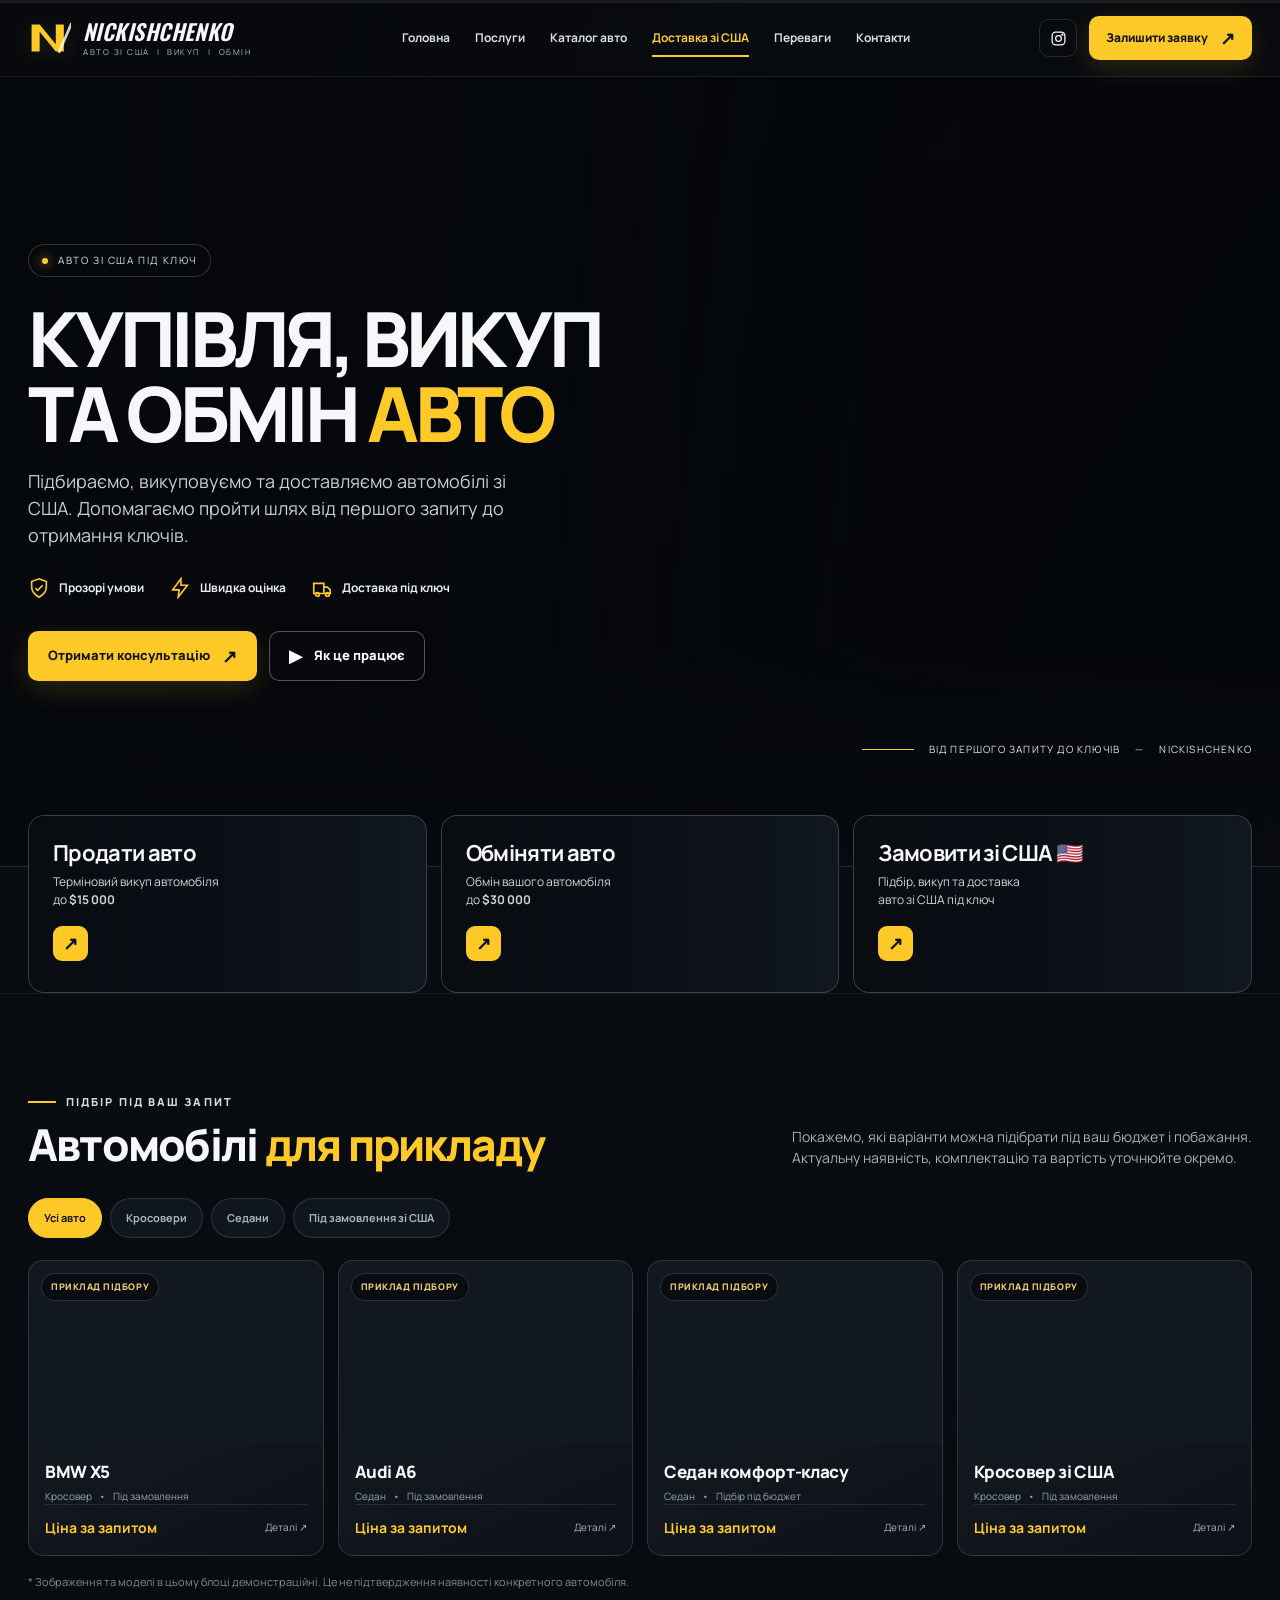
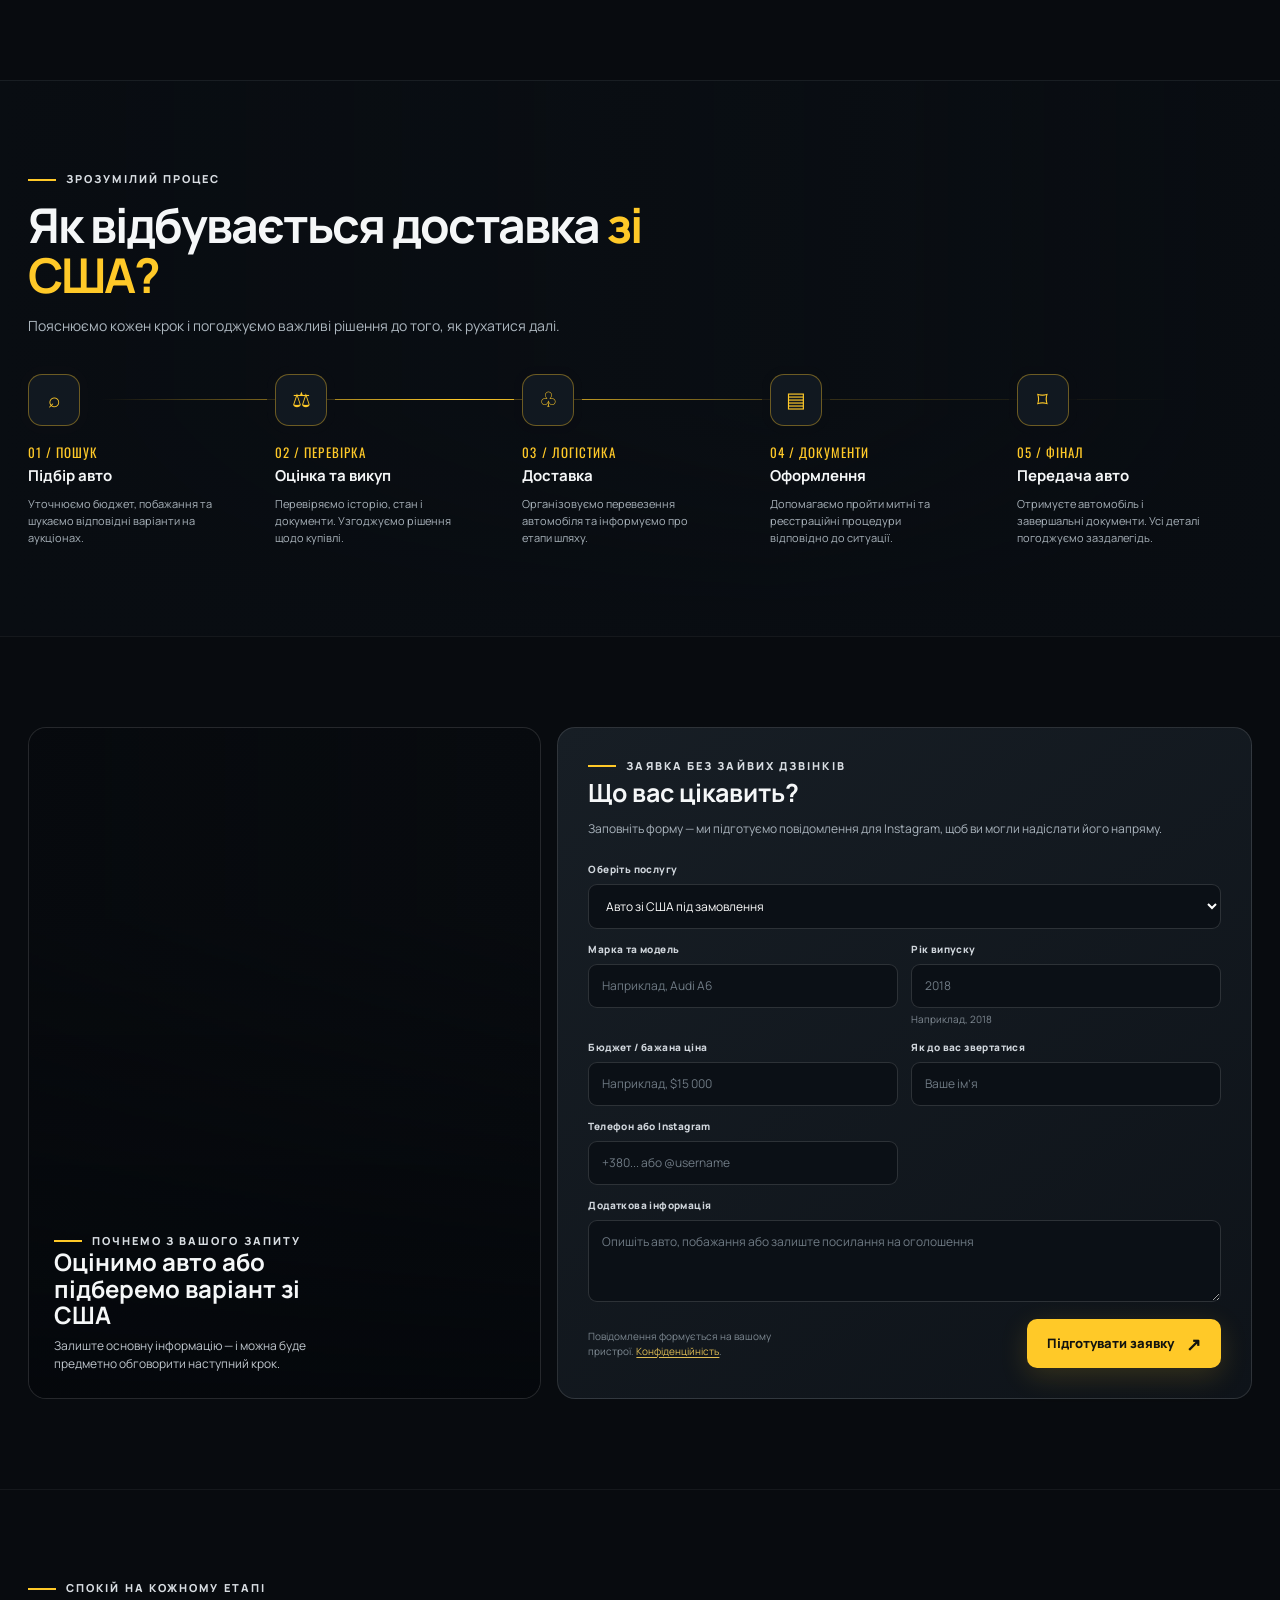
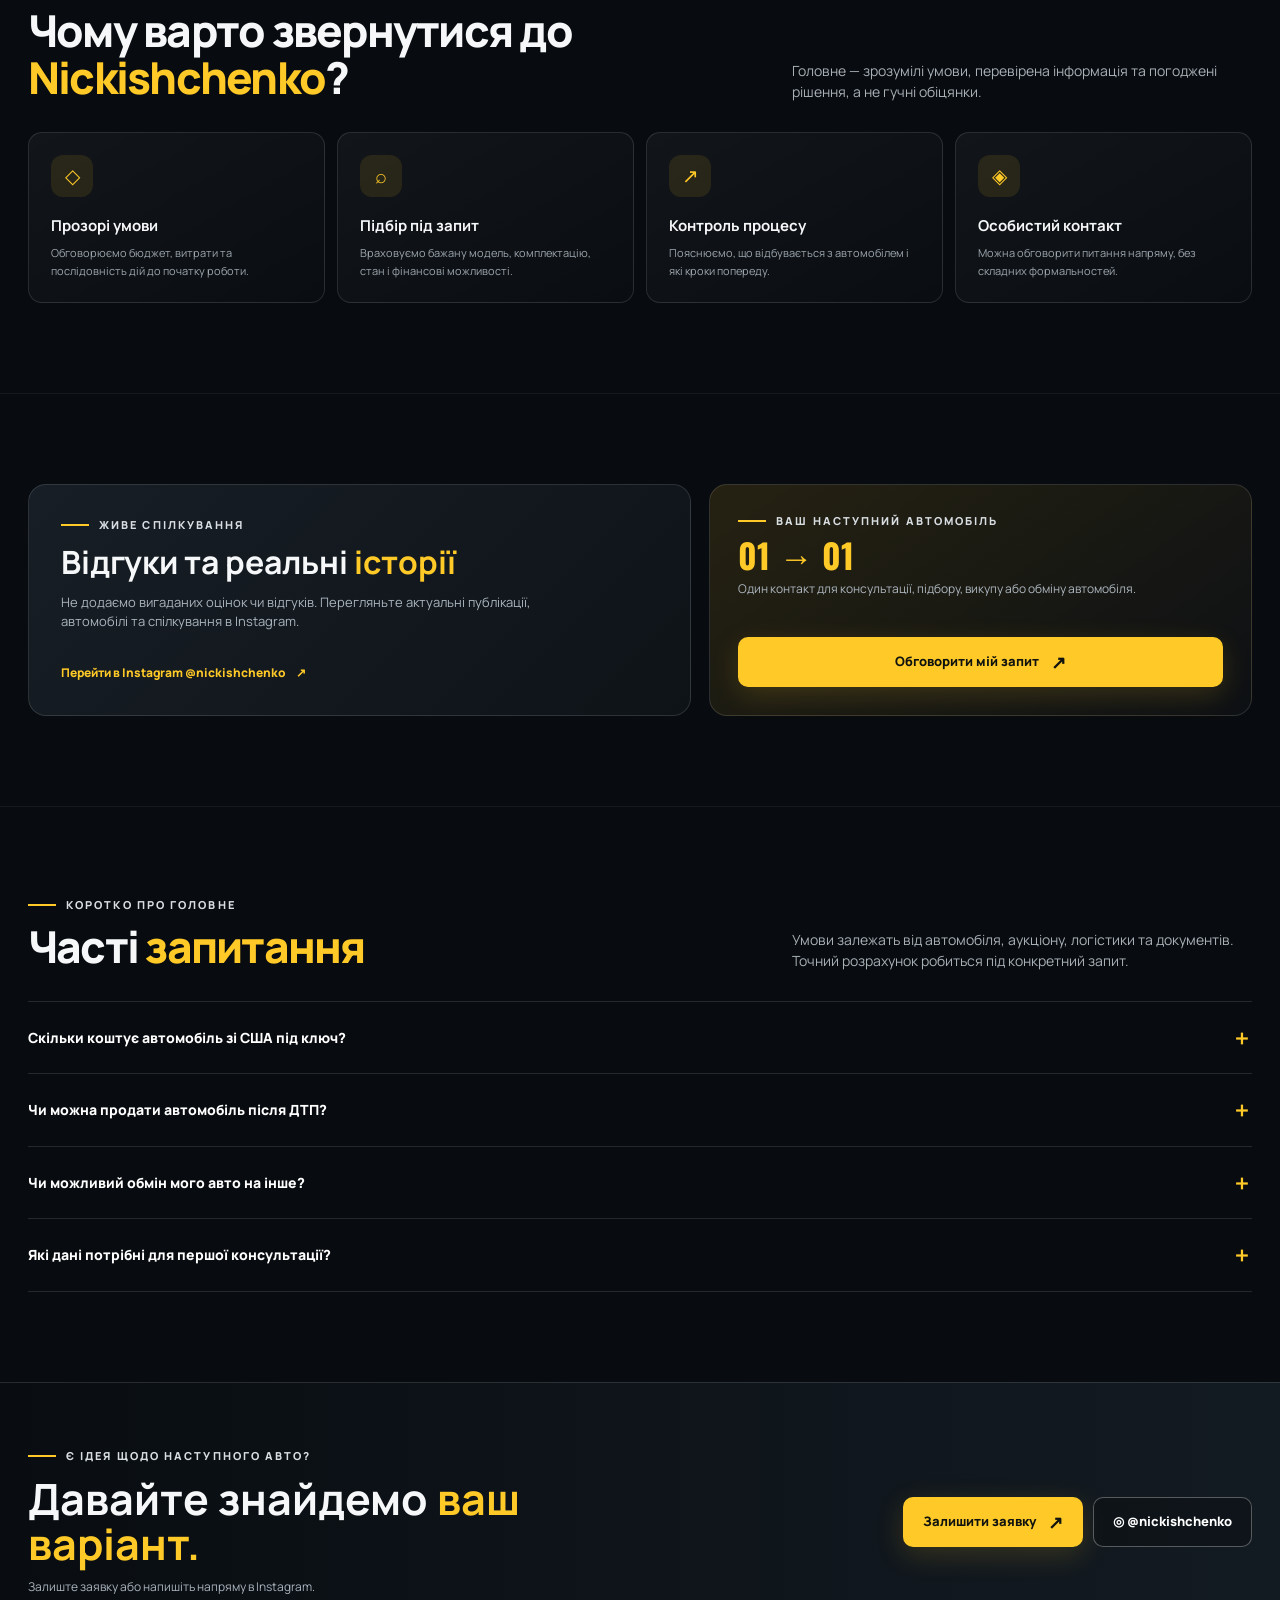
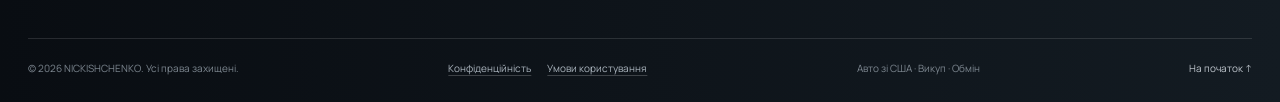
==== index.html @ eeee5e7d "Add files via upload" ====
<!doctype html>
<html lang="uk">
<head>
  <meta charset="utf-8" />
  <meta name="viewport" content="width=device-width, initial-scale=1" />
  <meta name="theme-color" content="#080b0f" />
  <meta name="color-scheme" content="dark" />
  <meta name="description" content="NICKISHCHENKO — підбір і доставка автомобілів зі США, терміновий викуп та обмін авто. Залиште запит на консультацію." />
  <meta name="robots" content="index,follow,max-image-preview:large" />
  <meta property="og:type" content="website" />
  <meta property="og:locale" content="uk_UA" />
  <meta property="og:site_name" content="NICKISHCHENKO" />
  <meta property="og:title" content="NICKISHCHENKO — авто зі США, викуп та обмін" />
  <meta property="og:description" content="Підбір і доставка автомобілів зі США, терміновий викуп та обмін авто." />
  <meta property="og:image" content="assets/hero-poster.webp" />
  <meta name="twitter:card" content="summary_large_image" />
  <meta name="twitter:title" content="NICKISHCHENKO — авто зі США, викуп та обмін" />
  <meta name="twitter:description" content="Підбір і доставка автомобілів зі США, терміновий викуп та обмін авто." />
  <title>NICKISHCHENKO — авто зі США, викуп та обмін</title>
  <link rel="icon" href="assets/favicon.svg" type="image/svg+xml" />
  <link rel="preload" as="image" href="assets/hero-poster.webp" media="(min-width: 681px)" fetchpriority="high" />
  <link rel="preload" as="image" href="assets/hero-poster-mobile.webp" media="(max-width: 680px)" fetchpriority="high" />
  <link rel="preconnect" href="https://fonts.googleapis.com" />
  <link rel="preconnect" href="https://fonts.gstatic.com" crossorigin />
  <link href="https://fonts.googleapis.com/css2?family=Manrope:wght@400;500;600;700;800&family=Oswald:wght@500;600;700&display=swap" rel="stylesheet" />
  <link rel="stylesheet" href="styles.css" />
  <!-- Google Fonts are progressive enhancement; system fallbacks keep layout readable offline. -->
</head>
<body class="is-loading">
  <div class="site-loader" id="siteLoader" role="status" aria-live="polite" aria-label="Сайт завантажується">
    <div class="loader-inner">
      <div class="loader-brand">
        <svg class="loader-brand-mark" aria-hidden="true" viewBox="0 0 48 42"><path d="M4 36V6h9l18 22V6h9v30h-9L13 14v22Z" fill="#ffc928"/><path d="M35 36 48 6" fill="none" stroke="#fff" stroke-width="3" stroke-linecap="square" opacity=".82"/></svg>
        <span><strong>NICKISHCHENKO</strong><small>АВТО ЗІ США&nbsp; | &nbsp;ВИКУП&nbsp; | &nbsp;ОБМІН</small></span>
      </div>
      <svg class="loader-scene" viewBox="0 0 720 230" role="img" aria-label="Автомобілі на поромі прямують через море">
        <defs>
          <linearGradient id="loaderHull" x1="0" x2="0" y1="0" y2="1"><stop offset="0" stop-color="#35414b"/><stop offset="1" stop-color="#111820"/></linearGradient>
          <linearGradient id="loaderDeck" x1="0" x2="1"><stop stop-color="#242f39"/><stop offset="1" stop-color="#121920"/></linearGradient>
        </defs>
        <g class="loader-waves" fill="none" stroke="#c3d0d8" stroke-opacity=".25" stroke-width="2">
          <path d="M0 183 Q45 173 90 183 T180 183 T270 183 T360 183 T450 183 T540 183 T630 183 T720 183"/>
          <path d="M-30 201 Q20 191 70 201 T170 201 T270 201 T370 201 T470 201 T570 201 T670 201 T770 201"/>
          <path d="M20 217 Q75 209 130 217 T240 217 T350 217 T460 217 T570 217 T680 217"/>
        </g>
        <g class="loader-ship">
          <path d="M58 139h592l-45 48q-14 14-40 14H140q-35 0-51-25L58 139Z" fill="url(#loaderHull)" stroke="#d6a91e" stroke-width="2"/>
          <path d="M79 137h548v-8H79z" fill="#d3a51c"/>
          <path d="M113 83h443v48H113z" fill="url(#loaderDeck)" stroke="#65717a" stroke-width="1.5"/>
          <g fill="#293641" stroke="#71808b" stroke-width="1">
            <rect x="128" y="45" width="80" height="38" rx="2"/><rect x="212" y="45" width="80" height="38" rx="2"/><rect x="296" y="45" width="80" height="38" rx="2"/><rect x="380" y="45" width="80" height="38" rx="2"/>
          </g>
          <g fill="none" stroke="#9caab4" stroke-opacity=".35" stroke-width="1"><path d="M138 55h60M222 55h60M306 55h60M390 55h60"/></g>
          <path d="M558 82V30h55v101h-55z" fill="#d6dce0" stroke="#8d9aa3" stroke-width="1.5"/><path d="M566 43h39v18h-39zM566 68h39v18h-39z" fill="#24303a"/>
          <path d="M585 30V9" stroke="#d6dce0" stroke-width="2"/><path d="m586 10 28 6-28 7z" fill="#c52d35"/>
          <g class="loader-cars" stroke="#9aa6b1" stroke-width="1.2">
            <g transform="translate(150 94)"><path d="M4 17 12 5h38l13 12 8 3v12H0V21Z" fill="#b8c0c5"/><path d="M18 7h28l9 10H11z" fill="#18232d"/><circle cx="15" cy="32" r="6" fill="#090d11"/><circle cx="57" cy="32" r="6" fill="#090d11"/></g>
            <g transform="translate(270 94)"><path d="M4 17 12 5h38l13 12 8 3v12H0V21Z" fill="#c4a24a"/><path d="M18 7h28l9 10H11z" fill="#18232d"/><circle cx="15" cy="32" r="6" fill="#090d11"/><circle cx="57" cy="32" r="6" fill="#090d11"/></g>
            <g transform="translate(390 94)"><path d="M4 17 12 5h38l13 12 8 3v12H0V21Z" fill="#647c91"/><path d="M18 7h28l9 10H11z" fill="#18232d"/><circle cx="15" cy="32" r="6" fill="#090d11"/><circle cx="57" cy="32" r="6" fill="#090d11"/></g>
          </g>
          <path d="M84 181h525" stroke="#e3b72c" stroke-opacity=".6" stroke-width="2"/>
          <circle cx="90" cy="151" r="4" fill="#ffc928"/><circle cx="625" cy="151" r="4" fill="#ffc928"/>
        </g>
      </svg>
      <p class="loader-caption">ГОТУЄМО ВАШ МАРШРУТ ДО НАСТУПНОГО АВТО</p>
      <div class="loader-track" aria-hidden="true"><span></span></div>
    </div>
  </div>

  <a class="skip-link" href="#mainContent">Перейти до основного вмісту</a>
  <progress class="scroll-progress" id="scrollProgress" aria-hidden="true" value="0" max="100"></progress>
  <header class="header">
    <div class="wrap nav">
      <a class="brand" href="#top" aria-label="NICKISHCHENKO — на головну">
        <svg class="brand-mark" aria-hidden="true" viewBox="0 0 48 42" focusable="false"><path d="M4 36V6h9l18 22V6h9v30h-9L13 14v22Z" fill="#ffc928"/><path d="M35 36 48 6" fill="none" stroke="#fff" stroke-width="3" stroke-linecap="square" opacity=".82"/></svg>
        <span class="brand-copy"><span class="brand-name">NICKISHCHENKO</span><span class="brand-sub">АВТО ЗІ США&nbsp; | &nbsp;ВИКУП&nbsp; | &nbsp;ОБМІН</span></span>
      </a>
      <nav class="nav-links" id="navLinks" aria-label="Головна навігація">
        <a href="#top">Головна</a><a href="#services">Послуги</a><a href="#catalog">Каталог авто</a><a href="#delivery">Доставка зі США</a><a href="#why">Переваги</a><a href="#contacts">Контакти</a>
      </nav>
      <div class="nav-actions">
        <a class="insta" href="https://www.instagram.com/nickishchenko/" target="_blank" rel="noopener noreferrer" aria-label="Instagram Nickishchenko"><svg aria-hidden="true" viewBox="0 0 24 24" fill="none" stroke="currentColor" stroke-width="1.8"><rect x="3" y="3" width="18" height="18" rx="5"/><circle cx="12" cy="12" r="4"/><circle cx="17.5" cy="6.5" r=".8" fill="currentColor"/></svg></a>
        <button class="btn btn-primary" data-open-modal>Залишити заявку <span class="arrow">↗</span></button>
      </div>
      <button class="menu-toggle" id="menuToggle" type="button" aria-label="Відкрити меню" aria-controls="navLinks" aria-expanded="false"><span aria-hidden="true">☰</span></button>
    </div>
  </header>

  <main id="mainContent">
    <span id="top" class="top-anchor" aria-hidden="true"></span>
    <section class="hero" aria-labelledby="heroTitle">
      <div class="hero-photo" aria-hidden="true">
        <video class="hero-video" muted loop playsinline preload="none" poster="assets/hero-poster.webp" disablepictureinpicture>
          <source src="assets/hero-video.mp4" type="video/mp4" />
        </video>
      </div>
      <div class="wrap hero-inner">
        <div class="hero-copy">
          <div class="hero-kicker"><b aria-hidden="true"></b> Авто зі США під ключ</div>
          <h1 id="heroTitle">Купівля, викуп<br>та обмін <span>авто</span></h1>
          <p class="hero-lead">Підбираємо, викуповуємо та доставляємо автомобілі зі США. Допомагаємо пройти шлях від першого запиту до отримання ключів.</p>
          <div class="hero-points">
            <div class="hero-point"><svg aria-hidden="true" viewBox="0 0 24 24" fill="none" stroke="currentColor" stroke-width="1.8"><path d="M12 2 20 5v6c0 5-3.5 8.5-8 11-4.5-2.5-8-6-8-11V5l8-3Z"/><path d="m8 12 2.5 2.5L16 9"/></svg>Прозорі умови</div>
            <div class="hero-point"><svg aria-hidden="true" viewBox="0 0 24 24" fill="none" stroke="currentColor" stroke-width="1.8"><path d="M13 2 4 14h7l-1 8 10-13h-7l0-7Z"/></svg>Швидка оцінка</div>
            <div class="hero-point"><svg aria-hidden="true" viewBox="0 0 24 24" fill="none" stroke="currentColor" stroke-width="1.8"><path d="M3 7h11v11H3zM14 11h4l3 3v4h-7z"/><circle cx="7" cy="19" r="2"/><circle cx="18" cy="19" r="2"/></svg>Доставка під ключ</div>
          </div>
          <div class="hero-buttons"><button class="btn btn-primary" data-open-modal data-service="Консультація">Отримати консультацію <span class="arrow">↗</span></button><a class="btn btn-outline" href="#delivery"><span class="play-icon" aria-hidden="true">▶</span> Як це працює</a></div>
        </div>
        <div class="hero-meta"><span class="line"></span> Від першого запиту до ключів <span>—</span> NICKISHCHENKO</div>
      </div>
    </section>

    <div class="wrap quick-services" id="services">
      <a href="#appraisal" class="service-card reveal" data-service-link="Терміновий викуп авто">
        <img src="https://images.pexels.com/photos/6453067/pexels-photo-6453067.jpeg?auto=compress&amp;cs=tinysrgb&amp;w=1200" srcset="https://images.pexels.com/photos/6453067/pexels-photo-6453067.jpeg?auto=compress&amp;cs=tinysrgb&amp;w=480 480w, https://images.pexels.com/photos/6453067/pexels-photo-6453067.jpeg?auto=compress&amp;cs=tinysrgb&amp;w=800 800w, https://images.pexels.com/photos/6453067/pexels-photo-6453067.jpeg?auto=compress&amp;cs=tinysrgb&amp;w=1200 1200w" sizes="(max-width: 800px) calc(100vw - 32px), (max-width: 1100px) 31vw, 33vw" alt="Деталь автомобіля для послуги викупу" loading="lazy" decoding="async" width="1200" height="675" fetchpriority="low" />
        <div class="service-content"><h3>Продати авто</h3><p>Терміновий викуп автомобіля<br>до <strong>$15 000</strong></p><span class="mini-arrow" aria-hidden="true">↗</span></div>
      </a>
      <a href="#appraisal" class="service-card reveal" data-service-link="Обмін автомобіля">
        <img src="https://images.unsplash.com/photo-1572199109282-442d26b37fa6?auto=format&amp;fit=crop&amp;w=1200&amp;q=78" srcset="https://images.unsplash.com/photo-1572199109282-442d26b37fa6?auto=format&amp;fit=crop&amp;w=480&amp;q=78 480w, https://images.unsplash.com/photo-1572199109282-442d26b37fa6?auto=format&amp;fit=crop&amp;w=800&amp;q=78 800w, https://images.unsplash.com/photo-1572199109282-442d26b37fa6?auto=format&amp;fit=crop&amp;w=1200&amp;q=78 1200w" sizes="(max-width: 800px) calc(100vw - 32px), (max-width: 1100px) 31vw, 33vw" alt="Автомобіль для обміну" loading="lazy" decoding="async" width="1200" height="675" fetchpriority="low" />
        <div class="service-content"><h3>Обміняти авто</h3><p>Обмін вашого автомобіля<br>до <strong>$30 000</strong></p><span class="mini-arrow" aria-hidden="true">↗</span></div>
      </a>
      <a href="#appraisal" class="service-card reveal" data-service-link="Авто зі США під замовлення">
        <img src="https://images.unsplash.com/photo-1522674149721-b0191358dc5c?auto=format&amp;fit=crop&amp;w=1200&amp;q=78" srcset="https://images.unsplash.com/photo-1522674149721-b0191358dc5c?auto=format&amp;fit=crop&amp;w=480&amp;q=78 480w, https://images.unsplash.com/photo-1522674149721-b0191358dc5c?auto=format&amp;fit=crop&amp;w=800&amp;q=78 800w, https://images.unsplash.com/photo-1522674149721-b0191358dc5c?auto=format&amp;fit=crop&amp;w=1200&amp;q=78 1200w" sizes="(max-width: 800px) calc(100vw - 32px), (max-width: 1100px) 31vw, 33vw" alt="Вантажне судно та морська логістика авто зі США" loading="lazy" decoding="async" width="1200" height="675" fetchpriority="low" />
        <div class="service-content"><h3>Замовити зі США <span class="accent">🇺🇸</span></h3><p>Підбір, викуп та доставка<br>авто зі США під ключ</p><span class="mini-arrow" aria-hidden="true">↗</span></div>
      </a>
    </div>

    <section class="section catalog" id="catalog">
      <div class="wrap">
        <div class="section-head reveal"><div><div class="eyebrow">Підбір під ваш запит</div><h2>Автомобілі <span class="accent">для прикладу</span></h2></div><p>Покажемо, які варіанти можна підібрати під ваш бюджет і побажання. Актуальну наявність, комплектацію та вартість уточнюйте окремо.</p></div>
        <div class="catalog-tools reveal" role="group" aria-label="Фільтр автомобілів">
          <button class="filter active" type="button" data-filter="all" aria-pressed="true">Усі авто</button><button class="filter" type="button" data-filter="suv" aria-pressed="false">Кросовери</button><button class="filter" type="button" data-filter="sedan" aria-pressed="false">Седани</button><button class="filter" type="button" data-filter="usa" aria-pressed="false">Під замовлення зі США</button>
        </div>
        <div class="catalog-grid">
          <article class="car-card reveal" data-category="suv usa"><div class="car-photo"><img src="https://images.unsplash.com/photo-1635990215241-4d2805d729bb?auto=format&amp;fit=crop&amp;w=1200&amp;q=78" srcset="https://images.unsplash.com/photo-1635990215241-4d2805d729bb?auto=format&amp;fit=crop&amp;w=480&amp;q=78 480w, https://images.unsplash.com/photo-1635990215241-4d2805d729bb?auto=format&amp;fit=crop&amp;w=800&amp;q=78 800w, https://images.unsplash.com/photo-1635990215241-4d2805d729bb?auto=format&amp;fit=crop&amp;w=1200&amp;q=78 1200w" sizes="(max-width: 380px) calc(100vw - 24px), (max-width: 680px) calc(50vw - 22px), (max-width: 1050px) 46vw, 24vw" alt="Чорний преміальний кросовер BMW X5" loading="lazy" decoding="async" width="960" height="540" fetchpriority="low"><span class="car-tag">Приклад підбору</span></div><div class="car-info"><h3 class="car-title">BMW X5</h3><div class="car-meta"><span>Кросовер</span><span>•</span><span>Під замовлення</span></div><div class="car-price"><strong>Ціна за запитом</strong><span>Деталі ↗</span></div></div></article>
          <article class="car-card reveal" data-category="sedan usa"><div class="car-photo"><img src="https://images.unsplash.com/photo-1572199109282-442d26b37fa6?auto=format&amp;fit=crop&amp;w=1200&amp;q=78" srcset="https://images.unsplash.com/photo-1572199109282-442d26b37fa6?auto=format&amp;fit=crop&amp;w=480&amp;q=78 480w, https://images.unsplash.com/photo-1572199109282-442d26b37fa6?auto=format&amp;fit=crop&amp;w=800&amp;q=78 800w, https://images.unsplash.com/photo-1572199109282-442d26b37fa6?auto=format&amp;fit=crop&amp;w=1200&amp;q=78 1200w" sizes="(max-width: 380px) calc(100vw - 24px), (max-width: 680px) calc(50vw - 22px), (max-width: 1050px) 46vw, 24vw" alt="Audi A6 темного кольору" loading="lazy" decoding="async" width="960" height="540" fetchpriority="low"><span class="car-tag">Приклад підбору</span></div><div class="car-info"><h3 class="car-title">Audi A6</h3><div class="car-meta"><span>Седан</span><span>•</span><span>Під замовлення</span></div><div class="car-price"><strong>Ціна за запитом</strong><span>Деталі ↗</span></div></div></article>
          <article class="car-card reveal" data-category="sedan"><div class="car-photo"><img src="https://images.unsplash.com/photo-1563689482688-80e2c2bd7223?auto=format&amp;fit=crop&amp;w=1200&amp;q=78" srcset="https://images.unsplash.com/photo-1563689482688-80e2c2bd7223?auto=format&amp;fit=crop&amp;w=480&amp;q=78 480w, https://images.unsplash.com/photo-1563689482688-80e2c2bd7223?auto=format&amp;fit=crop&amp;w=800&amp;q=78 800w, https://images.unsplash.com/photo-1563689482688-80e2c2bd7223?auto=format&amp;fit=crop&amp;w=1200&amp;q=78 1200w" sizes="(max-width: 380px) calc(100vw - 24px), (max-width: 680px) calc(50vw - 22px), (max-width: 1050px) 46vw, 24vw" alt="Сріблястий седан на дорозі" loading="lazy" decoding="async" width="960" height="540" fetchpriority="low"><span class="car-tag">Приклад підбору</span></div><div class="car-info"><h3 class="car-title">Седан комфорт-класу</h3><div class="car-meta"><span>Седан</span><span>•</span><span>Підбір під бюджет</span></div><div class="car-price"><strong>Ціна за запитом</strong><span>Деталі ↗</span></div></div></article>
          <article class="car-card reveal" data-category="suv"><div class="car-photo"><img src="https://images.unsplash.com/photo-1679168713232-c12f48a6e1af?auto=format&amp;fit=crop&amp;w=1200&amp;q=78" srcset="https://images.unsplash.com/photo-1679168713232-c12f48a6e1af?auto=format&amp;fit=crop&amp;w=480&amp;q=78 480w, https://images.unsplash.com/photo-1679168713232-c12f48a6e1af?auto=format&amp;fit=crop&amp;w=800&amp;q=78 800w, https://images.unsplash.com/photo-1679168713232-c12f48a6e1af?auto=format&amp;fit=crop&amp;w=1200&amp;q=78 1200w" sizes="(max-width: 380px) calc(100vw - 24px), (max-width: 680px) calc(50vw - 22px), (max-width: 1050px) 46vw, 24vw" alt="Кросовер на міській дорозі" loading="lazy" decoding="async" width="960" height="540" fetchpriority="low"><span class="car-tag">Приклад підбору</span></div><div class="car-info"><h3 class="car-title">Кросовер зі США</h3><div class="car-meta"><span>Кросовер</span><span>•</span><span>Під замовлення</span></div><div class="car-price"><strong>Ціна за запитом</strong><span>Деталі ↗</span></div></div></article>
        </div>
        <p class="catalog-note">* Зображення та моделі в цьому блоці демонстраційні. Це не підтвердження наявності конкретного автомобіля.</p>
      </div>
    </section>

    <section class="section delivery" id="delivery">
      <div class="delivery-bg" aria-hidden="true"></div>
      <div class="wrap">
        <div class="delivery-intro reveal"><div class="eyebrow">Зрозумілий процес</div><h2 class="delivery-title">Як відбувається доставка <span class="accent">зі США?</span></h2><p>Пояснюємо кожен крок і погоджуємо важливі рішення до того, як рухатися далі.</p></div>
        <div class="steps">
          <div class="step reveal"><div class="step-icon" aria-hidden="true">⌕</div><div class="step-no">01 / ПОШУК</div><h3>Підбір авто</h3><p>Уточнюємо бюджет, побажання та шукаємо відповідні варіанти на аукціонах.</p></div>
          <div class="step reveal"><div class="step-icon" aria-hidden="true">⚖</div><div class="step-no">02 / ПЕРЕВІРКА</div><h3>Оцінка та викуп</h3><p>Перевіряємо історію, стан і документи. Узгоджуємо рішення щодо купівлі.</p></div>
          <div class="step reveal"><div class="step-icon" aria-hidden="true">♧</div><div class="step-no">03 / ЛОГІСТИКА</div><h3>Доставка</h3><p>Організовуємо перевезення автомобіля та інформуємо про етапи шляху.</p></div>
          <div class="step reveal"><div class="step-icon" aria-hidden="true">▤</div><div class="step-no">04 / ДОКУМЕНТИ</div><h3>Оформлення</h3><p>Допомагаємо пройти митні та реєстраційні процедури відповідно до ситуації.</p></div>
          <div class="step reveal"><div class="step-icon" aria-hidden="true">⌑</div><div class="step-no">05 / ФІНАЛ</div><h3>Передача авто</h3><p>Отримуєте автомобіль і завершальні документи. Усі деталі погоджуємо заздалегідь.</p></div>
        </div>
      </div>
    </section>

    <section class="section" id="appraisal">
      <div class="wrap appraisal-grid">
        <div class="appraisal-visual reveal"><div class="appraisal-label"><div class="eyebrow">Почнемо з вашого запиту</div><h3>Оцінимо авто або підберемо варіант зі США</h3><p>Залиште основну інформацію — і можна буде предметно обговорити наступний крок.</p></div></div>
        <div class="form-panel reveal">
          <div class="eyebrow">Заявка без зайвих дзвінків</div><h3>Що вас цікавить?</h3><p>Заповніть форму — ми підготуємо повідомлення для Instagram, щоб ви могли надіслати його напряму.</p>
          <form id="mainForm" autocomplete="on">
            <div class="form-grid">
              <div class="field full"><label for="service">Оберіть послугу</label><select id="service" name="service"><option>Авто зі США під замовлення</option><option>Терміновий викуп авто</option><option>Обмін автомобіля</option><option>Консультація</option></select></div>
              <div class="field"><label for="carName">Марка та модель</label><input id="carName" name="carName" placeholder="Наприклад, Audi A6"></div>
              <div class="field"><label for="carYear">Рік випуску</label><input id="carYear" name="carYear" inputmode="numeric" autocomplete="off" maxlength="4" pattern="[0-9]{4}" placeholder="2018" aria-describedby="yearHint"><span class="field-hint" id="yearHint">Наприклад, 2018</span></div>
              <div class="field"><label for="budget">Бюджет / бажана ціна</label><input id="budget" name="budget" placeholder="Наприклад, $15 000"></div>
              <div class="field"><label for="contactName">Як до вас звертатися</label><input id="contactName" name="contactName" autocomplete="name" maxlength="80" placeholder="Ваше ім’я"></div>
              <div class="field"><label for="contact">Телефон або Instagram</label><input id="contact" name="contact" type="text" autocomplete="tel" maxlength="120" placeholder="+380... або @username" required aria-required="true"></div>
              <div class="field full"><label for="details">Додаткова інформація</label><textarea id="details" name="details" maxlength="1200" placeholder="Опишіть авто, побажання або залиште посилання на оголошення"></textarea></div>
            </div>
            <div class="form-foot"><span class="privacy">Повідомлення формується на вашому пристрої. <a href="privacy.html">Конфіденційність</a>.</span><button class="btn btn-primary" type="submit" disabled>Підготувати заявку <span class="arrow">↗</span></button></div>
          </form>
          <noscript><p class="privacy">Щоб підготувати заявку, увімкніть JavaScript у браузері або напишіть напряму в Instagram.</p></noscript>
          <div class="modal-result" id="formResult" role="status" aria-live="polite"><p><strong>Повідомлення підготовлено.</strong> Скопіюйте його та вставте у Direct Instagram.</p><div class="message-preview" id="messagePreview"></div><button class="btn btn-outline" type="button" id="copyMessage">Скопіювати повідомлення</button> <a class="btn btn-primary" href="https://ig.me/m/nickishchenko" target="_blank" rel="noopener noreferrer">Відкрити Instagram ↗</a></div>
        </div>
      </div>
    </section>

    <section class="section" id="why">
      <div class="wrap">
        <div class="section-head reveal"><div><div class="eyebrow">Спокій на кожному етапі</div><h2>Чому варто звернутися до <span class="accent">Nickishchenko</span>?</h2></div><p>Головне — зрозумілі умови, перевірена інформація та погоджені рішення, а не гучні обіцянки.</p></div>
        <div class="benefits-grid">
          <article class="benefit reveal"><div class="benefit-icon" aria-hidden="true">◇</div><h3>Прозорі умови</h3><p>Обговорюємо бюджет, витрати та послідовність дій до початку роботи.</p></article>
          <article class="benefit reveal"><div class="benefit-icon" aria-hidden="true">⌕</div><h3>Підбір під запит</h3><p>Враховуємо бажану модель, комплектацію, стан і фінансові можливості.</p></article>
          <article class="benefit reveal"><div class="benefit-icon" aria-hidden="true">↗</div><h3>Контроль процесу</h3><p>Пояснюємо, що відбувається з автомобілем і які кроки попереду.</p></article>
          <article class="benefit reveal"><div class="benefit-icon" aria-hidden="true">◈</div><h3>Особистий контакт</h3><p>Можна обговорити питання напряму, без складних формальностей.</p></article>
        </div>
      </div>
    </section>

    <section class="section" id="reviews">
      <div class="wrap social-proof">
        <div class="proof-main reveal"><div class="eyebrow">Живе спілкування</div><h2>Відгуки та реальні <span class="accent">історії</span></h2><p>Не додаємо вигаданих оцінок чи відгуків. Перегляньте актуальні публікації, автомобілі та спілкування в Instagram.</p><a class="social-link" href="https://www.instagram.com/nickishchenko/" target="_blank" rel="noopener noreferrer">Перейти в Instagram @nickishchenko <span>↗</span></a></div>
        <div class="proof-side reveal"><div><div class="eyebrow">Ваш наступний автомобіль</div><strong>01 → 01</strong><p>Один контакт для консультації, підбору, викупу або обміну автомобіля.</p></div><button class="btn btn-primary" data-open-modal data-service="Консультація">Обговорити мій запит <span class="arrow">↗</span></button></div>
      </div>
    </section>

    <section class="section" id="faq">
      <div class="wrap">
        <div class="section-head reveal"><div><div class="eyebrow">Коротко про головне</div><h2>Часті <span class="accent">запитання</span></h2></div><p>Умови залежать від автомобіля, аукціону, логістики та документів. Точний розрахунок робиться під конкретний запит.</p></div>
        <div class="faq-list reveal">
          <details class="faq-item"><summary class="faq-question"><span>Скільки коштує автомобіль зі США під ключ?</span><span aria-hidden="true">＋</span></summary><div class="faq-answer"><p>Вартість залежить від моделі, ціни на аукціоні, стану, логістики, митних платежів та оформлення. Після вибору конкретного авто можна скласти індивідуальний розрахунок.</p></div></details>
          <details class="faq-item"><summary class="faq-question"><span>Чи можна продати автомобіль після ДТП?</span><span aria-hidden="true">＋</span></summary><div class="faq-answer"><p>Можна обговорити викуп автомобіля з пошкодженнями. Для попередньої оцінки знадобляться марка, модель, рік, пробіг, опис стану та фотографії.</p></div></details>
          <details class="faq-item"><summary class="faq-question"><span>Чи можливий обмін мого авто на інше?</span><span aria-hidden="true">＋</span></summary><div class="faq-answer"><p>Так, можна розглянути обмін з доплатою. Спочатку потрібно оцінити ваш автомобіль і визначити бюджет на наступний.</p></div></details>
          <details class="faq-item"><summary class="faq-question"><span>Які дані потрібні для першої консультації?</span><span aria-hidden="true">＋</span></summary><div class="faq-answer"><p>Для підбору — бажана модель, бюджет і вимоги до комплектації. Для викупу або обміну — дані вашого авто, пробіг, стан і кілька фотографій.</p></div></details>
        </div>
      </div>
    </section>
  </main>

  <footer class="footer" id="contacts">
    <div class="wrap">
      <div class="footer-top"><div><div class="eyebrow">Є ідея щодо наступного авто?</div><h2>Давайте знайдемо <span class="accent">ваш варіант.</span></h2><p>Залиште заявку або напишіть напряму в Instagram.</p></div><div class="footer-actions"><button class="btn btn-primary" data-open-modal>Залишити заявку <span class="arrow">↗</span></button><a class="btn btn-outline" href="https://www.instagram.com/nickishchenko/" target="_blank" rel="noopener noreferrer">◎ @nickishchenko</a></div></div>
      <div class="footer-bottom"><span>© <span id="year"></span> NICKISHCHENKO. Усі права захищені.</span><nav class="legal-links" aria-label="Правова інформація"><a href="privacy.html">Конфіденційність</a><a href="terms.html">Умови користування</a></nav><span>Авто зі США · Викуп · Обмін</span><a href="#top">На початок ↑</a></div>
    </div>
  </footer>

  <div class="modal" id="leadModal" role="dialog" aria-modal="true" aria-hidden="true" aria-labelledby="modalTitle" aria-describedby="modalDescription">
    <div class="modal-card" tabindex="-1"><button class="modal-close" id="modalClose" type="button" aria-label="Закрити вікно">×</button><div class="eyebrow">Зв’яжіться з нами</div><h2 id="modalTitle">Залишити <span class="accent">заявку</span></h2><p id="modalDescription">Оберіть напрямок і залиште контакт — підготуємо повідомлення для Instagram.</p>
      <form id="modalForm" autocomplete="on"><div class="form-grid"><div class="field full"><label for="modalService">Послуга</label><select id="modalService"><option>Авто зі США під замовлення</option><option>Терміновий викуп авто</option><option>Обмін автомобіля</option><option>Консультація</option></select></div><div class="field"><label for="modalName">Ім’я</label><input id="modalName" name="name" autocomplete="name" maxlength="80" placeholder="Ваше ім’я"></div><div class="field"><label for="modalContact">Телефон або Instagram</label><input id="modalContact" name="contact" autocomplete="tel" maxlength="120" placeholder="Як з вами зв’язатися" required aria-required="true"></div><div class="field full"><label for="modalNote">Що потрібно?</label><textarea id="modalNote" name="note" maxlength="1200" placeholder="Коротко опишіть ваш запит"></textarea></div></div><div class="form-foot"><span class="privacy">Повідомлення буде сформоване на вашому пристрої. <a href="privacy.html">Конфіденційність</a>.</span><button type="submit" class="btn btn-primary" disabled>Підготувати повідомлення ↗</button></div></form>
      <div class="modal-result" id="modalResult" role="status" aria-live="polite"><p><strong>Готово — текст заявки:</strong></p><div class="message-preview" id="modalPreview"></div><button class="btn btn-outline" id="modalCopy" type="button">Скопіювати</button> <a class="btn btn-primary" href="https://ig.me/m/nickishchenko" target="_blank" rel="noopener noreferrer">Відкрити Instagram ↗</a></div>
    </div>
  </div>

  <script src="main.js" defer></script>
  <script type="application/ld+json">{"@context":"https://schema.org","@type":"AutomotiveBusiness","name":"NICKISHCHENKO","sameAs":["https://www.instagram.com/nickishchenko/"],"description":"Підбір і доставка автомобілів зі США, викуп та обмін автомобілів."}</script>
</body>
</html>
---- styles.css ----
:root{
      --bg:#080b0f;--panel:#10151b;--panel2:#151c24;--line:rgba(255,255,255,.12);
      --muted:#a8b0b8;--text:#f5f7f8;--yellow:#ffc928;--yellow2:#e9a900;
      --max:1280px;--radius:18px;--shadow:0 22px 70px rgba(0,0,0,.35);
    }
    *{box-sizing:border-box}
    html{scroll-behavior:smooth;scroll-padding-top:90px}
    body{margin:0;background:var(--bg);color:var(--text);font-family:Manrope,Arial,sans-serif;line-height:1.5;overflow-x:hidden}
    body:before{content:"";position:fixed;inset:0;pointer-events:none;z-index:-1;background:radial-gradient(900px 500px at 75% 8%,rgba(42,71,93,.2),transparent 70%),radial-gradient(700px 500px at 4% 55%,rgba(30,45,58,.15),transparent 70%)}
    a{color:inherit;text-decoration:none}button,input,select,textarea{font:inherit}button{cursor:pointer}
    .wrap{width:min(var(--max),calc(100% - 56px));margin-inline:auto}
    .eyebrow{display:flex;align-items:center;gap:10px;color:#d8dde2;font-size:11px;font-weight:800;letter-spacing:.19em;text-transform:uppercase}
    .eyebrow:before{content:"";width:28px;height:2px;background:var(--yellow)}
    .section{padding:90px 0;border-top:1px solid rgba(255,255,255,.055)}
    .section-head{display:flex;justify-content:space-between;align-items:end;gap:24px;margin-bottom:30px}
    .section-head h2{font-size:clamp(28px,4vw,44px);line-height:1.08;letter-spacing:-.04em;margin:10px 0 0;font-weight:800}
    .section-head p{max-width:460px;color:var(--muted);margin:0;font-size:14px}
    .accent{color:var(--yellow)}
    .btn{border:1px solid transparent;border-radius:10px;padding:14px 19px;display:inline-flex;align-items:center;justify-content:center;gap:12px;font-size:13px;font-weight:800;transition:transform .25s ease,background .25s ease,border-color .25s ease,box-shadow .25s ease;white-space:nowrap}
    .btn:hover{transform:translateY(-3px)}
    .btn-primary{background:var(--yellow);color:#11130f;box-shadow:0 8px 28px rgba(255,201,40,.16)}
    .btn-primary:hover{background:#ffdb69;box-shadow:0 12px 32px rgba(255,201,40,.24)}
    .btn-outline{border-color:rgba(255,255,255,.3);background:rgba(8,11,15,.38);color:white}
    .btn-outline:hover{border-color:var(--yellow);background:rgba(255,201,40,.07)}
    .arrow{font-size:18px;line-height:1}
    /* Header */
    .header{position:sticky;top:0;z-index:50;background:rgba(7,10,14,.88);backdrop-filter:blur(18px);border-bottom:1px solid rgba(255,255,255,.08)}
    .nav{height:76px;display:flex;align-items:center;justify-content:space-between;gap:24px}
    .brand{display:flex;align-items:center;gap:12px;min-width:245px}
    .brand-mark{display:block;width:43px;height:38px;flex:none;filter:drop-shadow(0 3px 10px rgba(255,201,40,.12))}
    .brand-copy{display:flex;flex-direction:column;align-items:flex-start;gap:5px;min-width:0}
    .brand-name{display:block;font-family:Oswald,Manrope,sans-serif;font-weight:600;font-style:italic;font-size:22px;letter-spacing:.02em;line-height:1}
    .brand-sub{display:block;font-size:8px;line-height:1.15;letter-spacing:.19em;color:#b5bdc5;margin-top:0;white-space:nowrap}
    .nav-links{display:flex;align-items:center;gap:25px;color:#d9dfe4;font-size:12px;font-weight:700}
    .nav-links a{position:relative;transition:color .2s}.nav-links a:after{content:"";position:absolute;left:0;right:100%;bottom:-10px;height:2px;background:var(--yellow);transition:right .25s}
    .nav-links a:hover{color:white}.nav-links a:hover:after{right:0}
    .nav-actions{display:flex;align-items:center;gap:12px}
    .insta{width:38px;height:38px;border:1px solid var(--line);border-radius:10px;display:grid;place-items:center;transition:.2s}
    .insta:hover{border-color:var(--yellow);color:var(--yellow)}
    .insta svg{width:17px;height:17px}
    .nav .btn{padding:12px 16px;font-size:12px}
    .menu-toggle{display:none;background:none;border:1px solid var(--line);color:white;border-radius:10px;width:42px;height:42px;font-size:22px}
    /* Hero */
    .hero{position:relative;min-height:650px;display:flex;align-items:center;isolation:isolate;overflow:hidden;border-bottom:1px solid var(--line)}
    .hero-photo{position:absolute;inset:0;z-index:-2;background:#080b0f;transform:scale(1.015);animation:heroSettle 1.4s cubic-bezier(.2,.7,.2,1) both}
    .hero-video{position:absolute;inset:0;width:100%;height:100%;display:block;object-fit:cover;object-position:56% 52%;opacity:1;filter:saturate(.92) contrast(1.04)}
    .hero:before{content:"";position:absolute;inset:0;z-index:-1;background:linear-gradient(90deg,rgba(5,8,12,.97) 0%,rgba(5,8,12,.86) 33%,rgba(5,8,12,.22) 68%,rgba(5,8,12,.05) 100%),linear-gradient(0deg,#080b0f 0%,transparent 28%,rgba(4,7,10,.15) 100%)}
    .hero-inner{padding:92px 0 110px;position:relative}
    .hero-copy{max-width:610px}
    .hero-kicker{display:inline-flex;align-items:center;gap:10px;border:1px solid rgba(255,255,255,.18);border-radius:50px;padding:8px 13px;background:rgba(8,11,15,.35);font-size:10px;letter-spacing:.16em;text-transform:uppercase;color:#e0e4e7}
    .hero-kicker b{width:6px;height:6px;border-radius:50%;background:var(--yellow);display:inline-block;box-shadow:0 0 12px var(--yellow)}
    h1{font-size:clamp(42px,6vw,76px);line-height:.98;letter-spacing:-.055em;margin:24px 0 18px;font-weight:800;text-transform:uppercase;max-width:680px}
    h1 span{color:var(--yellow)}
    .hero-lead{font-size:clamp(15px,1.5vw,18px);color:#c6cdd3;max-width:510px;margin:0 0 27px}
    .hero-points{display:flex;gap:25px;flex-wrap:wrap;margin:28px 0 32px}
    .hero-point{display:flex;align-items:center;gap:9px;font-size:12px;font-weight:700;color:#e9edf0}
    .hero-point svg{width:22px;height:22px;color:var(--yellow);flex:none}
    .hero-buttons{display:flex;gap:12px;flex-wrap:wrap}
    .hero-meta{position:absolute;right:0;bottom:34px;display:flex;align-items:center;gap:15px;color:#e0e5e9;font-size:10px;letter-spacing:.12em;text-transform:uppercase}
    .hero-meta .line{height:1px;width:52px;background:var(--yellow)}
    /* Service cards */
    .quick-services{position:relative;margin-top:-52px;z-index:3;display:grid;grid-template-columns:repeat(3,1fr);gap:14px}
    .service-card{position:relative;min-height:175px;border-radius:16px;overflow:hidden;border:1px solid rgba(255,255,255,.17);background:#151a20;isolation:isolate;transition:transform .35s,border-color .35s}
    .service-card:hover{transform:translateY(-6px);border-color:rgba(255,201,40,.65)}
    .service-card img{position:absolute;inset:0;width:100%;height:100%;object-fit:cover;z-index:-2;transition:transform .7s cubic-bezier(.2,.7,.2,1)}
    .service-card:hover img{transform:scale(1.06)}
    .service-card:after{content:"";position:absolute;inset:0;z-index:-1;background:linear-gradient(90deg,rgba(8,12,17,.97),rgba(8,12,17,.75) 46%,rgba(8,12,17,.08))}
    .service-content{position:relative;padding:25px 24px;max-width:75%;height:100%;display:flex;flex-direction:column;align-items:flex-start}
    .service-content h3{font-size:22px;line-height:1.1;margin:0 0 8px;letter-spacing:-.03em}
    .service-content p{font-size:12px;color:#d1d6da;margin:0;line-height:1.45}
    .service-content .mini-arrow{margin-top:auto;margin-top:18px;width:35px;height:35px;display:grid;place-items:center;border-radius:9px;background:var(--yellow);color:#111;font-size:18px;font-weight:800;transition:transform .2s}
    .service-card:hover .mini-arrow{transform:translateX(4px)}
    /* Catalog */
    .catalog{padding-top:100px}
    .catalog-tools{display:flex;align-items:center;gap:8px;flex-wrap:wrap;margin-bottom:22px}
    .filter{background:#10161d;color:#abb4bd;border:1px solid rgba(255,255,255,.12);border-radius:99px;padding:9px 15px;font-size:11px;font-weight:700;transition:.2s}
    .filter:hover,.filter.active{background:var(--yellow);color:#151515;border-color:var(--yellow)}
    .catalog-grid{display:grid;grid-template-columns:repeat(4,1fr);gap:14px}
    .car-card{overflow:hidden;border:1px solid rgba(255,255,255,.13);border-radius:15px;background:linear-gradient(155deg,#171e25,#0d1218);transition:transform .35s,border-color .35s;min-width:0}
    .car-card:hover{transform:translateY(-5px);border-color:rgba(255,201,40,.56)}
    .car-photo{height:180px;position:relative;overflow:hidden;background:#1a2027}
    .car-photo img{width:100%;height:100%;object-fit:cover;transition:transform .65s}
    .car-card:hover .car-photo img{transform:scale(1.06)}
    .car-tag{position:absolute;top:12px;left:12px;background:rgba(7,10,14,.78);backdrop-filter:blur(8px);border:1px solid rgba(255,255,255,.14);border-radius:99px;padding:6px 9px;font-size:9px;font-weight:800;color:#f4d16d;letter-spacing:.06em;text-transform:uppercase}
    .car-info{padding:15px 16px 17px}
    .car-title{font-size:17px;margin:0 0 4px;font-weight:800;letter-spacing:-.02em}
    .car-meta{display:flex;gap:7px;flex-wrap:wrap;color:#9ba5ae;font-size:10px}
    .car-price{display:flex;justify-content:space-between;align-items:center;margin-top:16px;padding-top:12px;border-top:1px solid rgba(255,255,255,.09)}
    .car-price strong{font-size:14px;color:var(--yellow)}.car-price span{font-size:10px;color:#aab2ba}
    .catalog-note{font-size:11px;color:#7f8992;margin:18px 0 0}
    /* Delivery */
    .delivery{position:relative;overflow:hidden;background:#0c1116}
    .delivery-bg{position:absolute;inset:0;background:url('https://images.unsplash.com/photo-1595900604598-4667e6437839?auto=format&fit=crop&w=1600&q=78') center/cover;opacity:.25;mix-blend-mode:screen}
    .delivery:after{content:"";position:absolute;inset:0;background:linear-gradient(90deg,#090d12 0%,rgba(9,13,18,.75) 60%,#090d12 100%),linear-gradient(0deg,#090d12,transparent 40%)}
    .delivery .wrap{position:relative;z-index:1}
    .delivery-intro{max-width:650px;margin-bottom:38px}
    .delivery-intro p{color:#aeb8c0;font-size:14px;margin:14px 0 0}
    .steps{display:grid;grid-template-columns:repeat(5,1fr);gap:12px;position:relative}
    .steps:before{content:"";position:absolute;left:6%;right:6%;top:25px;height:1px;background:linear-gradient(90deg,transparent,var(--yellow),rgba(255,201,40,.18),transparent)}
    .step{position:relative;padding-top:0;min-width:0}
    .step-icon{width:52px;height:52px;border-radius:14px;border:1px solid rgba(255,201,40,.38);background:#111820;display:grid;place-items:center;color:var(--yellow);font-size:21px;position:relative;z-index:1;box-shadow:0 0 0 8px rgba(10,14,19,.7)}
    .step-no{font-family:Oswald,sans-serif;font-size:13px;color:var(--yellow);margin:17px 0 3px;letter-spacing:.08em}
    .step h3{font-size:15px;margin:0 0 7px}.step p{font-size:11px;color:#aab4bc;margin:0;max-width:185px;line-height:1.55}
    /* appraisal */
    .appraisal-grid{display:grid;grid-template-columns:.85fr 1.15fr;gap:16px}
    .appraisal-visual{min-height:330px;border-radius:var(--radius);overflow:hidden;position:relative;background:url('https://images.pexels.com/photos/6453067/pexels-photo-6453067.jpeg?auto=compress&cs=tinysrgb&w=1440') center/cover;border:1px solid var(--line)}
    .appraisal-visual:after{content:"";position:absolute;inset:0;background:linear-gradient(0deg,rgba(5,8,12,.95),rgba(5,8,12,.02) 72%),linear-gradient(90deg,rgba(5,8,12,.3),transparent)}
    .appraisal-label{position:absolute;z-index:1;left:25px;bottom:25px;max-width:280px}
    .appraisal-label h3{font-size:24px;line-height:1.1;margin:0 0 9px}.appraisal-label p{font-size:12px;color:#c0c7ce;margin:0}
    .form-panel{border:1px solid var(--line);background:linear-gradient(145deg,#171e25,#0e1319);border-radius:var(--radius);padding:30px}
    .form-panel h3{font-size:25px;margin:0 0 8px}.form-panel>p{color:#aab4bd;font-size:12px;margin:0 0 24px}
    .form-grid{display:grid;grid-template-columns:1fr 1fr;gap:13px}
    .field{display:flex;flex-direction:column;gap:7px}.field.full{grid-column:1/-1}
    .field label{font-size:10px;font-weight:800;color:#d0d6dc;letter-spacing:.04em}
    .field input,.field select,.field textarea{width:100%;border:1px solid rgba(255,255,255,.14);border-radius:9px;background:#0b1016;color:white;padding:12px 13px;font-size:12px;outline:none;transition:border-color .2s,box-shadow .2s}
    .field input:focus,.field select:focus,.field textarea:focus{border-color:var(--yellow);box-shadow:0 0 0 3px rgba(255,201,40,.1)}
    .field input::placeholder,.field textarea::placeholder{color:#707b85}.field select option{background:#10161d}
    .field textarea{resize:vertical;min-height:82px}
    .form-foot{display:flex;align-items:center;justify-content:space-between;gap:12px;margin-top:17px}.privacy{font-size:10px;color:#7e8992;max-width:220px}
    /* Why */
    .benefits-grid{display:grid;grid-template-columns:repeat(4,1fr);gap:12px}
    .benefit{padding:22px;border:1px solid var(--line);border-radius:14px;background:linear-gradient(150deg,rgba(255,255,255,.045),rgba(255,255,255,.01));transition:transform .3s,border-color .3s}
    .benefit:hover{transform:translateY(-5px);border-color:rgba(255,201,40,.5)}
    .benefit-icon{width:42px;height:42px;border-radius:12px;background:rgba(255,201,40,.1);color:var(--yellow);display:grid;place-items:center;font-size:20px;margin-bottom:18px}
    .benefit h3{font-size:15px;margin:0 0 7px}.benefit p{font-size:11px;color:#9da7b0;margin:0;line-height:1.6}
    /* Social proof */
    .social-proof{display:grid;grid-template-columns:1.1fr .9fr;gap:18px;align-items:stretch}
    .proof-main{padding:32px;border:1px solid var(--line);border-radius:var(--radius);background:linear-gradient(135deg,#171e25,#0e1318)}
    .proof-main h2{font-size:32px;line-height:1.08;margin:12px 0}.proof-main p{font-size:13px;color:#aab4bd;max-width:510px}
    .proof-side{border-radius:var(--radius);border:1px solid var(--line);padding:28px;background:linear-gradient(145deg,rgba(255,201,40,.12),rgba(255,255,255,.025));display:flex;flex-direction:column;justify-content:space-between}
    .proof-side strong{font-family:Oswald,sans-serif;font-size:34px;color:var(--yellow)}.proof-side p{font-size:12px;color:#aeb8c0;margin:0}
    .social-link{display:inline-flex;align-items:center;gap:10px;color:var(--yellow);font-weight:800;font-size:12px;margin-top:19px}
    /* FAQ */
    .faq-list{border-top:1px solid var(--line)}.faq-item{border-bottom:1px solid var(--line)}
    .faq-question{width:100%;background:none;border:0;color:white;padding:20px 0;display:flex;justify-content:space-between;align-items:center;text-align:left;font-size:14px;font-weight:800;cursor:pointer;list-style:none}.faq-question::-webkit-details-marker{display:none}.faq-question::marker{content:""}
    .faq-question span:last-child{font-size:21px;color:var(--yellow);transition:transform .25s}.faq-item[open] .faq-question span:last-child{transform:rotate(45deg)}.faq-item:not([open])>.faq-answer{display:none}.faq-answer{display:grid;grid-template-rows:1fr;opacity:1;transition:opacity .25s ease}.faq-answer p{color:#aab4bd;font-size:12px;margin:0;padding:0 42px 20px 0;max-width:800px}
    /* Footer */
    .footer{position:relative;padding:65px 0 26px;border-top:1px solid var(--line);overflow:hidden;background:linear-gradient(90deg,#090d12,#131b22)}
    .footer:before{content:"";position:absolute;inset:0;background:url('https://images.unsplash.com/photo-1635990215241-4d2805d729bb?auto=format&fit=crop&fm=jpg&ixlib=rb-4.1.0&q=85&w=3840') center 67%/cover;opacity:.14;filter:grayscale(.3)}
    .footer .wrap{position:relative;z-index:1}
    .footer-top{display:flex;justify-content:space-between;align-items:center;gap:30px;padding-bottom:42px}
    .footer-top h2{font-size:clamp(28px,4vw,43px);line-height:1.05;margin:12px 0;max-width:560px}.footer-top p{font-size:12px;color:#aab4bd;margin:0}
    .footer-actions{display:flex;gap:10px;flex-wrap:wrap}
    .footer-bottom{display:flex;justify-content:space-between;gap:20px;padding-top:22px;border-top:1px solid rgba(255,255,255,.12);color:#7d8790;font-size:10px}
    /* Modal */
    .modal{position:fixed;inset:0;z-index:100;display:none;align-items:center;justify-content:center;padding:20px;background:rgba(0,0,0,.76);backdrop-filter:blur(9px)}
    .modal.open{display:flex;animation:fadeIn .2s ease}
    .modal-card{width:min(560px,100%);max-height:92vh;overflow:auto;position:relative;border:1px solid rgba(255,255,255,.17);border-radius:18px;background:#111820;box-shadow:var(--shadow);padding:30px;animation:modalIn .3s ease}
    .modal-close{position:absolute;right:16px;top:14px;background:none;border:0;color:#aab4bd;font-size:26px}.modal-card h2{font-size:27px;line-height:1.1;margin:8px 35px 8px 0}.modal-card>p{font-size:12px;color:#aab4bd;margin:0 0 22px}
    .modal-result{display:none;border:1px solid rgba(255,201,40,.35);background:rgba(255,201,40,.07);padding:17px;border-radius:12px;margin-top:15px}.modal-result.show{display:block}.modal-result p{font-size:12px;color:#e5e9ec;margin:0 0 12px}.message-preview{font-size:11px;line-height:1.6;color:#c0c8cf;white-space:pre-wrap;max-height:130px;overflow:auto;margin-bottom:12px}
    /* Scroll and motion */
    .reveal{opacity:1;transform:none}.js .reveal{opacity:0;transform:translateY(24px);transition:opacity .7s ease,transform .7s cubic-bezier(.2,.7,.2,1)}.js .reveal.visible{opacity:1;transform:translateY(0)}
    @keyframes heroSettle{from{transform:scale(1.07);filter:brightness(.7)}to{transform:scale(1.015);filter:brightness(1)}}
    @keyframes fadeIn{from{opacity:0}to{opacity:1}}@keyframes modalIn{from{opacity:0;transform:translateY(18px) scale(.98)}to{opacity:1;transform:translateY(0) scale(1)}}
    @media (prefers-reduced-motion:reduce){*,*:before,*:after{scroll-behavior:auto!important;animation-duration:.01ms!important;animation-iteration-count:1!important;transition-duration:.01ms!important}.reveal{opacity:1;transform:none}}
    /* Responsive */
    @media(max-width:1050px){.nav-links{gap:15px}.brand{min-width:210px}.brand-name{font-size:19px}.catalog-grid{grid-template-columns:repeat(2,1fr)}.car-photo{height:220px}.appraisal-grid{grid-template-columns:.8fr 1.2fr}}
    @media(max-width:800px){.wrap{width:min(100% - 34px,var(--max))}.section{padding:68px 0}.nav{height:68px}.nav-links{display:none;position:absolute;left:0;right:0;top:68px;background:rgba(7,10,14,.98);border-bottom:1px solid var(--line);padding:18px 25px 24px;flex-direction:column;align-items:flex-start;gap:20px}.nav-links.open{display:flex}.nav-links a:after{display:none}.menu-toggle{display:block}.nav-actions>.insta,.nav-actions>.btn{display:none}.brand{min-width:0}.hero{min-height:610px}.hero-photo{background-position:59% center}.hero-video{object-position:56% center}.hero:before{background:linear-gradient(90deg,rgba(5,8,12,.93),rgba(5,8,12,.52) 75%,rgba(5,8,12,.2)),linear-gradient(0deg,#080b0f 0%,transparent 45%)}.hero-inner{padding:95px 0 130px}.hero-copy{max-width:540px}.hero-meta{display:none}.quick-services{grid-template-columns:1fr;margin-top:-70px}.service-card{min-height:145px}.service-content{padding:21px 20px}.service-content h3{font-size:20px}.section-head{align-items:flex-start;flex-direction:column}.section-head p{max-width:100%}.steps{grid-template-columns:repeat(5,minmax(145px,1fr));overflow-x:auto;padding:5px 2px 18px}.steps:before{display:none}.appraisal-grid{grid-template-columns:1fr}.appraisal-visual{min-height:250px}.benefits-grid{grid-template-columns:repeat(2,1fr)}.social-proof{grid-template-columns:1fr}.footer-top{align-items:flex-start;flex-direction:column}.footer-bottom{flex-direction:column}.delivery{overflow:hidden}}
    @media(max-width:520px){.wrap{width:calc(100% - 28px)}.brand-mark{width:36px;height:32px}.brand-name{font-size:17px}.brand-sub{font-size:6.5px;letter-spacing:.15em}.hero{min-height:590px}.hero-inner{padding:88px 0 125px}h1{font-size:43px}.hero-lead{font-size:14px;max-width:360px}.hero-points{gap:13px;margin:23px 0 26px}.hero-point{font-size:10px}.hero-buttons{display:grid;grid-template-columns:1fr}.hero-buttons .btn{width:100%}.quick-services{gap:9px}.service-card{min-height:135px}.service-content{max-width:80%;padding:17px}.service-content h3{font-size:18px}.service-content p{font-size:11px}.catalog{padding-top:75px}.catalog-grid{grid-template-columns:1fr 1fr;gap:9px}.car-photo{height:132px}.car-info{padding:11px}.car-title{font-size:13px}.car-meta{font-size:9px}.car-price{margin-top:11px;padding-top:9px}.car-price strong{font-size:12px}.car-price span{font-size:8px}.catalog-tools{gap:6px}.filter{padding:8px 11px;font-size:10px}.form-panel{padding:20px}.form-panel h3{font-size:22px}.form-grid{grid-template-columns:1fr}.field.full{grid-column:auto}.form-foot{align-items:flex-start;flex-direction:column}.form-foot .btn{width:100%}.benefits-grid{grid-template-columns:1fr 1fr;gap:8px}.benefit{padding:16px}.benefit h3{font-size:13px}.benefit p{font-size:10px}.proof-main,.proof-side{padding:22px}.proof-main h2{font-size:27px}.footer-actions{width:100%}.footer-actions .btn{flex:1}.modal-card{padding:23px 18px}.modal-card h2{font-size:24px}}
  

/* ---------- Production polish: responsive, accessible and performance-safe ---------- */
:root{color-scheme:dark;--header-height:76px;--focus-ring:0 0 0 3px rgba(255,201,40,.38)}
html{scroll-padding-top:calc(var(--header-height) + 14px);text-size-adjust:100%;-webkit-text-size-adjust:100%}
body{min-width:320px;-webkit-font-smoothing:antialiased;text-rendering:optimizeLegibility}
img,video{max-width:100%}
img{height:auto}
button,a,input,select,textarea{-webkit-tap-highlight-color:transparent}
button:focus-visible,a:focus-visible,input:focus-visible,select:focus-visible,textarea:focus-visible{outline:0;box-shadow:var(--focus-ring)}
button:disabled{opacity:.55;cursor:not-allowed}
::selection{background:rgba(255,201,40,.92);color:#0b0d10}
.skip-link{position:fixed;top:10px;left:10px;z-index:1000;transform:translateY(-160%);padding:12px 16px;border-radius:9px;background:var(--yellow);color:#141414;font-weight:800;font-size:13px;transition:transform .2s}
.skip-link:focus{transform:translateY(0)}
.scroll-progress{appearance:none;-webkit-appearance:none;position:fixed;left:0;top:0;width:100%;height:3px;z-index:1001;pointer-events:none;border:0;border-radius:0;background:rgba(255,255,255,.04)}
.scroll-progress::-webkit-progress-bar{background:rgba(255,255,255,.04)}
.scroll-progress::-webkit-progress-value{background:linear-gradient(90deg,#ffdb69,var(--yellow),#e8a900);box-shadow:0 0 14px rgba(255,201,40,.45)}
.scroll-progress::-moz-progress-bar{background:linear-gradient(90deg,#ffdb69,var(--yellow),#e8a900);box-shadow:0 0 14px rgba(255,201,40,.45)}
.top-anchor{display:block;position:relative;top:calc(-1 * var(--header-height));height:0;scroll-margin-top:var(--header-height)}
.header{isolation:isolate}
.nav-links a[aria-current="location"]{color:var(--yellow)}
.nav-links a[aria-current="location"]:after{right:0}
.menu-toggle{min-width:44px;min-height:44px;display:none;align-items:center;justify-content:center}
.hero{min-height:clamp(600px,calc(100svh - var(--header-height)),790px)}
.hero-photo{background-image:url("assets/hero-poster.webp");background-position:56% 52%;background-size:cover}
.hero-video{object-fit:cover;object-position:56% 52%;background:#080b0f}
.hero:before{pointer-events:none}
.hero-copy>*{animation:heroEnter .72s cubic-bezier(.18,.7,.2,1) both}
.hero-copy>*:nth-child(1){animation-delay:.04s}.hero-copy>*:nth-child(2){animation-delay:.12s}.hero-copy>*:nth-child(3){animation-delay:.2s}.hero-copy>*:nth-child(4){animation-delay:.28s}.hero-copy>*:nth-child(5){animation-delay:.36s}
@keyframes heroEnter{from{opacity:0;transform:translate3d(0,18px,0)}to{opacity:1;transform:translate3d(0,0,0)}}
.delivery-title{font-size:clamp(30px,4.5vw,48px);line-height:1.05;letter-spacing:-.04em;margin:12px 0 0}
.play-icon{font-size:17px;line-height:1}
.field-hint{font-size:10px;color:#7f8992;margin-top:-3px}
.field input:invalid:not(:placeholder-shown){border-color:#c77b68}
.field input:focus-visible,.field select:focus-visible,.field textarea:focus-visible{outline:2px solid var(--yellow);outline-offset:2px}
.modal{overscroll-behavior:contain}
.modal-card{overscroll-behavior:contain;scrollbar-gutter:stable}
.modal-close{width:42px;height:42px;display:grid;place-items:center;border-radius:9px}
.modal-close:hover{color:var(--yellow);background:rgba(255,255,255,.06)}
.modal-result{scroll-margin:18px}
.faq-question{min-height:58px;gap:16px}
.faq-question span:first-child{padding-right:8px}
.car-photo img,.service-card img{display:block}
.car-photo{aspect-ratio:16/10;height:auto}
.service-card{min-height:178px}
.service-card img{object-position:center}
.catalog-grid{align-items:stretch}
.car-card{display:flex;flex-direction:column}
.car-info{display:flex;flex-direction:column;flex:1}
.car-price{margin-top:auto}
.footer-bottom a{color:#c0c7ce}
.footer-bottom a:hover{color:var(--yellow)}
/* Lower motion for touch devices; keep feedback but avoid large hover jumps. */
@media(hover:none){.btn:hover,.service-card:hover,.car-card:hover,.benefit:hover{transform:none}.service-card:hover img,.car-card:hover .car-photo img{transform:none}}
@media(max-width:1100px){.wrap{width:min(var(--max),calc(100% - 42px))}.nav{gap:14px}.brand{min-width:205px}.nav-links{gap:14px;font-size:11px}.nav-actions{gap:8px}.nav .btn{padding:11px 12px}.hero-copy{max-width:560px}}
@media(max-width:980px){:root{--header-height:68px}.nav{height:68px}.nav-links{display:none;position:absolute;left:0;right:0;top:68px;background:rgba(7,10,14,.98);border-bottom:1px solid var(--line);padding:20px max(22px,calc((100% - 720px)/2)) 24px;flex-direction:column;align-items:stretch;gap:0;box-shadow:0 24px 36px rgba(0,0,0,.3)}.nav-links.open{display:flex;animation:menuDrop .22s ease both}.nav-links a{padding:13px 0;border-bottom:1px solid rgba(255,255,255,.07);font-size:13px}.nav-links a:last-child{border-bottom:0}.nav-links a:after{display:none}.nav-actions>.insta,.nav-actions>.btn{display:none}.menu-toggle{display:flex}.catalog-grid{grid-template-columns:repeat(2,minmax(0,1fr))}.steps{grid-template-columns:repeat(5,minmax(160px,1fr));overflow-x:auto;scroll-snap-type:x mandatory;scrollbar-width:thin;scrollbar-color:var(--yellow) rgba(255,255,255,.08);padding:5px 4px 18px}.step{scroll-snap-align:start}.steps:before{display:none}}
@keyframes menuDrop{from{opacity:0;transform:translateY(-8px)}to{opacity:1;transform:translateY(0)}}
@media(max-width:680px){.wrap{width:calc(100% - 32px)}.section{padding:60px 0}.section-head{margin-bottom:23px}.section-head h2{font-size:clamp(26px,7vw,36px)}.section-head p{font-size:13px}.hero{min-height:610px;min-height:min(720px,calc(100svh - 68px + 70px))}.hero-inner{padding:82px 0 115px}.hero-video{object-position:64% center}.hero:before{background:linear-gradient(90deg,rgba(5,8,12,.94),rgba(5,8,12,.70) 58%,rgba(5,8,12,.30)),linear-gradient(0deg,#080b0f 0%,transparent 47%)}h1{font-size:clamp(38px,9.5vw,54px);max-width:560px}.hero-lead{max-width:460px}.hero-points{gap:14px}.hero-point{font-size:10px}.hero-meta{display:none}.quick-services{margin-top:-54px;grid-template-columns:1fr;gap:10px}.service-card{min-height:142px}.service-content{padding:19px 18px;max-width:78%}.service-content h3{font-size:19px}.catalog{padding-top:76px}.catalog-grid{gap:10px}.car-photo{aspect-ratio:1.25}.car-info{padding:11px}.car-title{font-size:14px}.car-meta{font-size:9px}.car-price{padding-top:9px}.car-price strong{font-size:12px}.car-price span{font-size:9px}.appraisal-grid{grid-template-columns:1fr}.appraisal-visual{min-height:235px}.form-panel{padding:22px}.form-grid{grid-template-columns:1fr}.field.full{grid-column:auto}.form-foot{align-items:stretch;flex-direction:column}.form-foot .btn{width:100%}.benefits-grid{grid-template-columns:repeat(2,minmax(0,1fr));gap:9px}.benefit{padding:16px}.social-proof{grid-template-columns:1fr}.proof-main,.proof-side{padding:24px}.proof-main h2{font-size:28px}.footer-top{align-items:flex-start;flex-direction:column;padding-bottom:30px}.footer-actions{width:100%}.footer-actions .btn{flex:1}.footer-bottom{flex-wrap:wrap;flex-direction:column;gap:10px}.modal{padding:12px;align-items:flex-end}.modal-card{max-height:min(88svh,760px);padding:24px 18px calc(20px + env(safe-area-inset-bottom))}.delivery-title{font-size:clamp(30px,8vw,42px)}}
@media(max-width:380px){.wrap{width:calc(100% - 24px)}.brand{gap:8px}.brand-name{font-size:15px}.brand-sub{font-size:5.8px;letter-spacing:.12em}.hero-inner{padding-top:72px}h1{font-size:37px}.hero-buttons .btn{white-space:normal}.catalog-grid{grid-template-columns:1fr}.car-photo{aspect-ratio:16/9}.benefits-grid{grid-template-columns:1fr 1fr}.service-content{max-width:86%}.service-content h3{font-size:18px}}
@media(max-height:620px) and (min-width:681px){.hero{min-height:560px}.hero-inner{padding-block:70px 90px}}
@media(prefers-reduced-motion:reduce){html{scroll-behavior:auto!important}*,*:before,*:after{animation-duration:.01ms!important;animation-iteration-count:1!important;transition-duration:.01ms!important;scroll-behavior:auto!important}.hero-copy>*{animation:none!important}.hero-video{display:none!important}.reveal,.js .reveal{opacity:1!important;transform:none!important}}

img.image-unavailable{visibility:hidden}
.car-photo,.service-card{background-color:#121820}

[hidden]{display:none!important}
@media(max-width:680px){.hero-photo{background-image:url("assets/hero-poster-mobile.webp");background-position:60% center}}

body.modal-open{overflow:hidden}
.clipboard-fallback{position:fixed!important;left:-9999px!important;top:0!important;width:1px!important;height:1px!important;opacity:0!important;pointer-events:none!important}

.filter{min-height:40px}
@media(max-width:520px){.brand-sub{font-size:7.2px}}
@media(max-width:380px){.brand-sub{font-size:6.5px}}

/* Keep the responsive poster visible whenever video playback is unavailable or intentionally disabled. */
.hero.video-static .hero-video{display:none}

/* No-JavaScript fallback: keep navigation reachable and make the static layout readable. */
@media(max-width:980px){
  html:not(.js) .nav{height:auto;min-height:68px;padding-block:12px;flex-wrap:wrap}
  html:not(.js) .nav-links{display:flex;position:static;flex:1 0 100%;padding:8px 0 0;background:transparent;border:0;box-shadow:none;flex-direction:row;flex-wrap:wrap;align-items:center;gap:12px 18px}
  html:not(.js) .nav-links a{padding:6px 0;border:0}
  html:not(.js) .menu-toggle{display:none}
}


/* ---------- Signature brand loader, legal pages and final accessibility polish ---------- */
.brand-mark{width:43px;height:38px;flex:none;display:block}
.legal-links{display:flex;gap:16px;flex-wrap:wrap}
.legal-links a{color:#abb5be;text-decoration:underline;text-decoration-color:rgba(255,255,255,.2);text-underline-offset:3px}
.legal-links a:hover{color:var(--yellow);text-decoration-color:var(--yellow)}
.privacy a{color:#e0bd54;text-decoration:underline;text-underline-offset:2px}
.faq-question{cursor:pointer}
.faq-item[open] .faq-answer{animation:faqReveal .28s ease both}
@keyframes faqReveal{from{opacity:0;transform:translateY(-5px)}to{opacity:1;transform:translateY(0)}}
.site-loader{position:fixed;inset:0;z-index:2000;display:grid;place-items:center;padding:24px;background:radial-gradient(ellipse at 50% 42%,#16212a 0%,#0b1016 48%,#06090d 100%);opacity:1;visibility:visible;transition:opacity .55s ease,visibility .55s ease}
.site-loader.is-hidden{opacity:0;visibility:hidden;pointer-events:none}
.loader-inner{width:min(720px,100%);display:flex;align-items:center;flex-direction:column;text-align:center}
.loader-brand{display:flex;align-items:center;gap:13px;margin-bottom:10px}
.loader-brand-mark{width:53px;height:46px;filter:drop-shadow(0 0 16px rgba(255,201,40,.2))}
.loader-brand strong{display:block;font-family:Oswald,Manrope,sans-serif;font-size:clamp(22px,4vw,30px);font-style:italic;letter-spacing:.015em;line-height:1}
.loader-brand small{display:block;color:#9ba6ae;font-size:8px;letter-spacing:.2em;margin-top:7px}
.loader-scene{display:block;width:min(620px,100%);height:auto;overflow:visible;margin:2px auto -2px}
.loader-ship{transform-origin:50% 100%;animation:shipSail 4s ease-in-out infinite}
.loader-waves{animation:waveDrift 5s linear infinite}
.loader-caption{margin:10px 0 15px;color:#aeb8c0;font-size:9px;font-weight:800;letter-spacing:.23em}
.loader-track{position:relative;width:min(270px,72vw);height:2px;background:rgba(255,255,255,.12);overflow:hidden}
.loader-track span{display:block;width:38%;height:100%;background:linear-gradient(90deg,transparent,#ffc928,#fff1b9,transparent);box-shadow:0 0 14px rgba(255,201,40,.45);animation:loaderSweep 1.45s ease-in-out infinite}
@keyframes shipSail{0%,100%{transform:translate3d(-5px,2px,0) rotate(-.25deg)}50%{transform:translate3d(5px,-5px,0) rotate(.25deg)}}
@keyframes waveDrift{from{transform:translateX(-22px)}to{transform:translateX(22px)}}
@keyframes loaderSweep{0%{transform:translateX(-120%)}100%{transform:translateX(360%)}}
html:not(.js) #siteLoader{display:none}
html:not(.js) body.is-loading{overflow:auto}
body.is-loading{overflow:hidden}

/* Legal-document layout shares the main visual identity without loading the hero video. */
.legal-page{min-height:100vh;background:radial-gradient(800px 420px at 80% 0%,rgba(49,73,89,.18),transparent 70%),var(--bg)}
.legal-header{position:sticky;top:0;z-index:50;background:rgba(7,10,14,.92);backdrop-filter:blur(16px);border-bottom:1px solid var(--line)}
.legal-header .nav{height:72px}
.legal-header .back-link{font-size:12px;color:#d7dfe5}
.legal-header .back-link:hover{color:var(--yellow)}
.legal-content{width:min(900px,calc(100% - 40px));margin:0 auto;padding:70px 0 90px}
.legal-kicker{color:var(--yellow);font-size:10px;font-weight:800;letter-spacing:.2em;text-transform:uppercase}
.legal-content h1{font-size:clamp(34px,6vw,54px);line-height:1.04;max-width:none;margin:15px 0 12px}
.legal-content .legal-lead{font-size:15px;color:#aeb8c0;max-width:740px;margin:0 0 34px}
.legal-content h2{font-size:21px;line-height:1.2;margin:34px 0 12px}
.legal-content h3{font-size:15px;margin:22px 0 8px}
.legal-content p,.legal-content li{font-size:13px;line-height:1.8;color:#bac3ca}
.legal-content ul{padding-left:22px}
.legal-content a{color:var(--yellow);text-decoration:underline;text-underline-offset:3px;overflow-wrap:anywhere}
.legal-alert{padding:18px 20px;border:1px solid rgba(255,201,40,.38);border-radius:12px;background:rgba(255,201,40,.07);margin:24px 0}
.legal-alert p{margin:0;color:#f0e1b4}
.legal-meta{font-size:11px!important;color:#77838d!important;margin:0 0 32px}
.legal-content .legal-divider{height:1px;background:var(--line);margin:32px 0}
.legal-footer{border-top:1px solid var(--line);padding:24px 0;color:#7e8992;font-size:11px}
.legal-footer .wrap{display:flex;justify-content:space-between;gap:14px;flex-wrap:wrap}
@media(max-width:520px){.brand-mark{width:36px;height:32px}}
@media(max-width:680px){.legal-content{padding:48px 0 65px;width:calc(100% - 32px)}.legal-content h1{font-size:36px}.legal-header .brand-name{font-size:18px}.legal-links{gap:10px}.loader-scene{width:min(520px,110%)}.loader-caption{font-size:8px;letter-spacing:.15em}}
@media(prefers-reduced-motion:reduce){.loader-ship,.loader-waves,.loader-track span{animation:none!important}.site-loader{transition:none!important}.faq-item[open] .faq-answer{animation:none}}
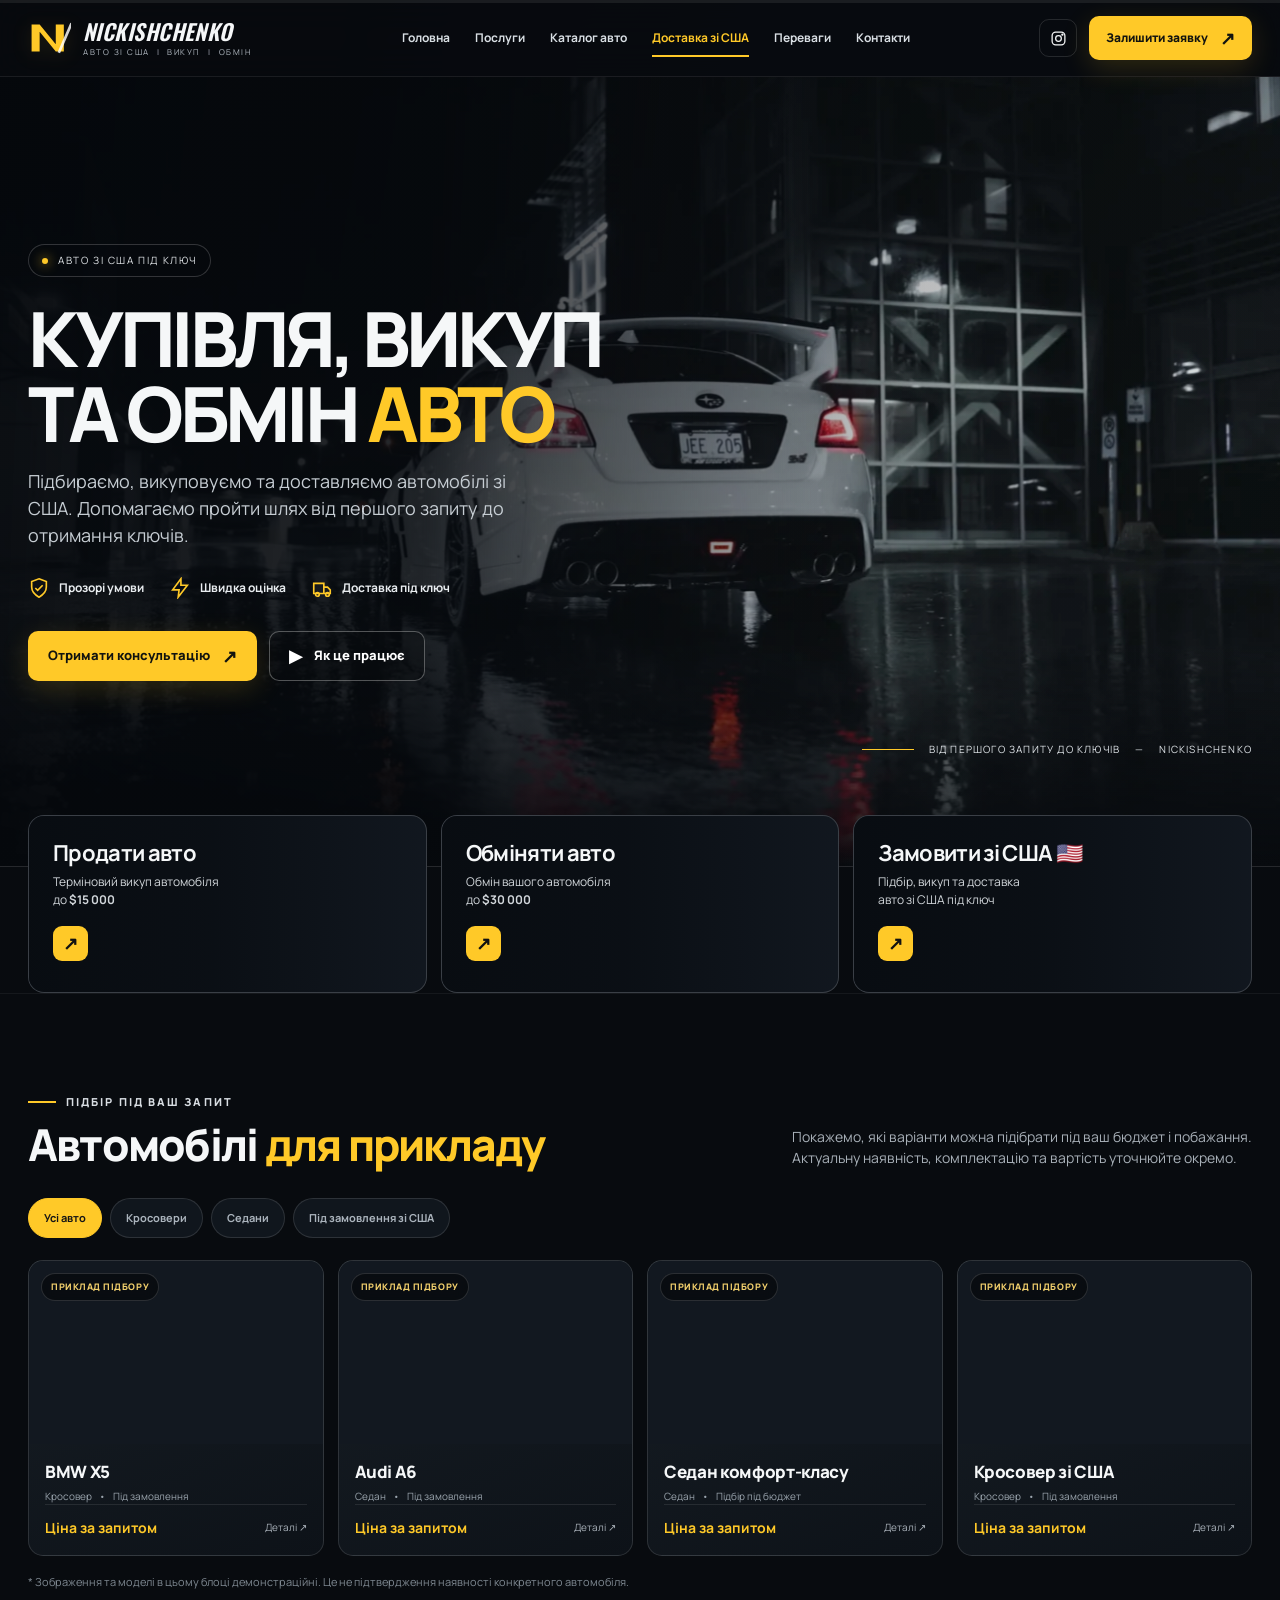
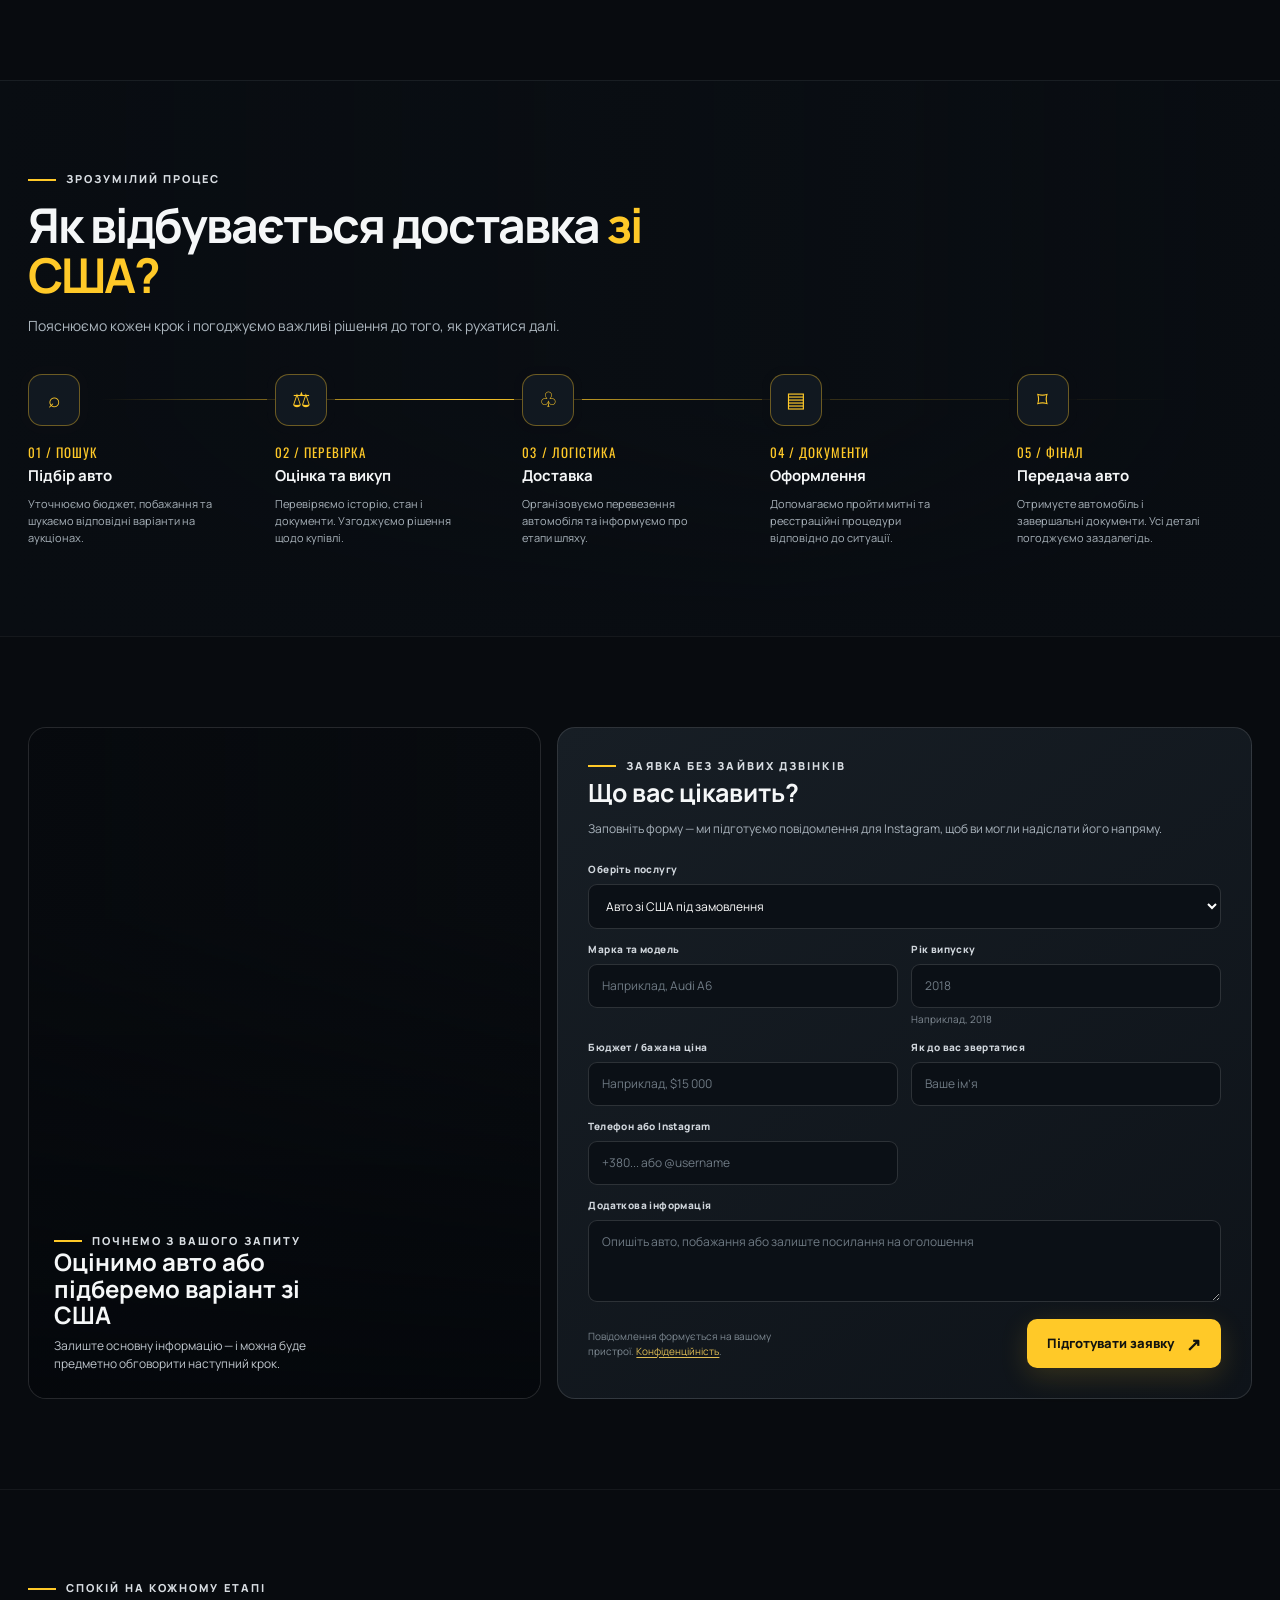
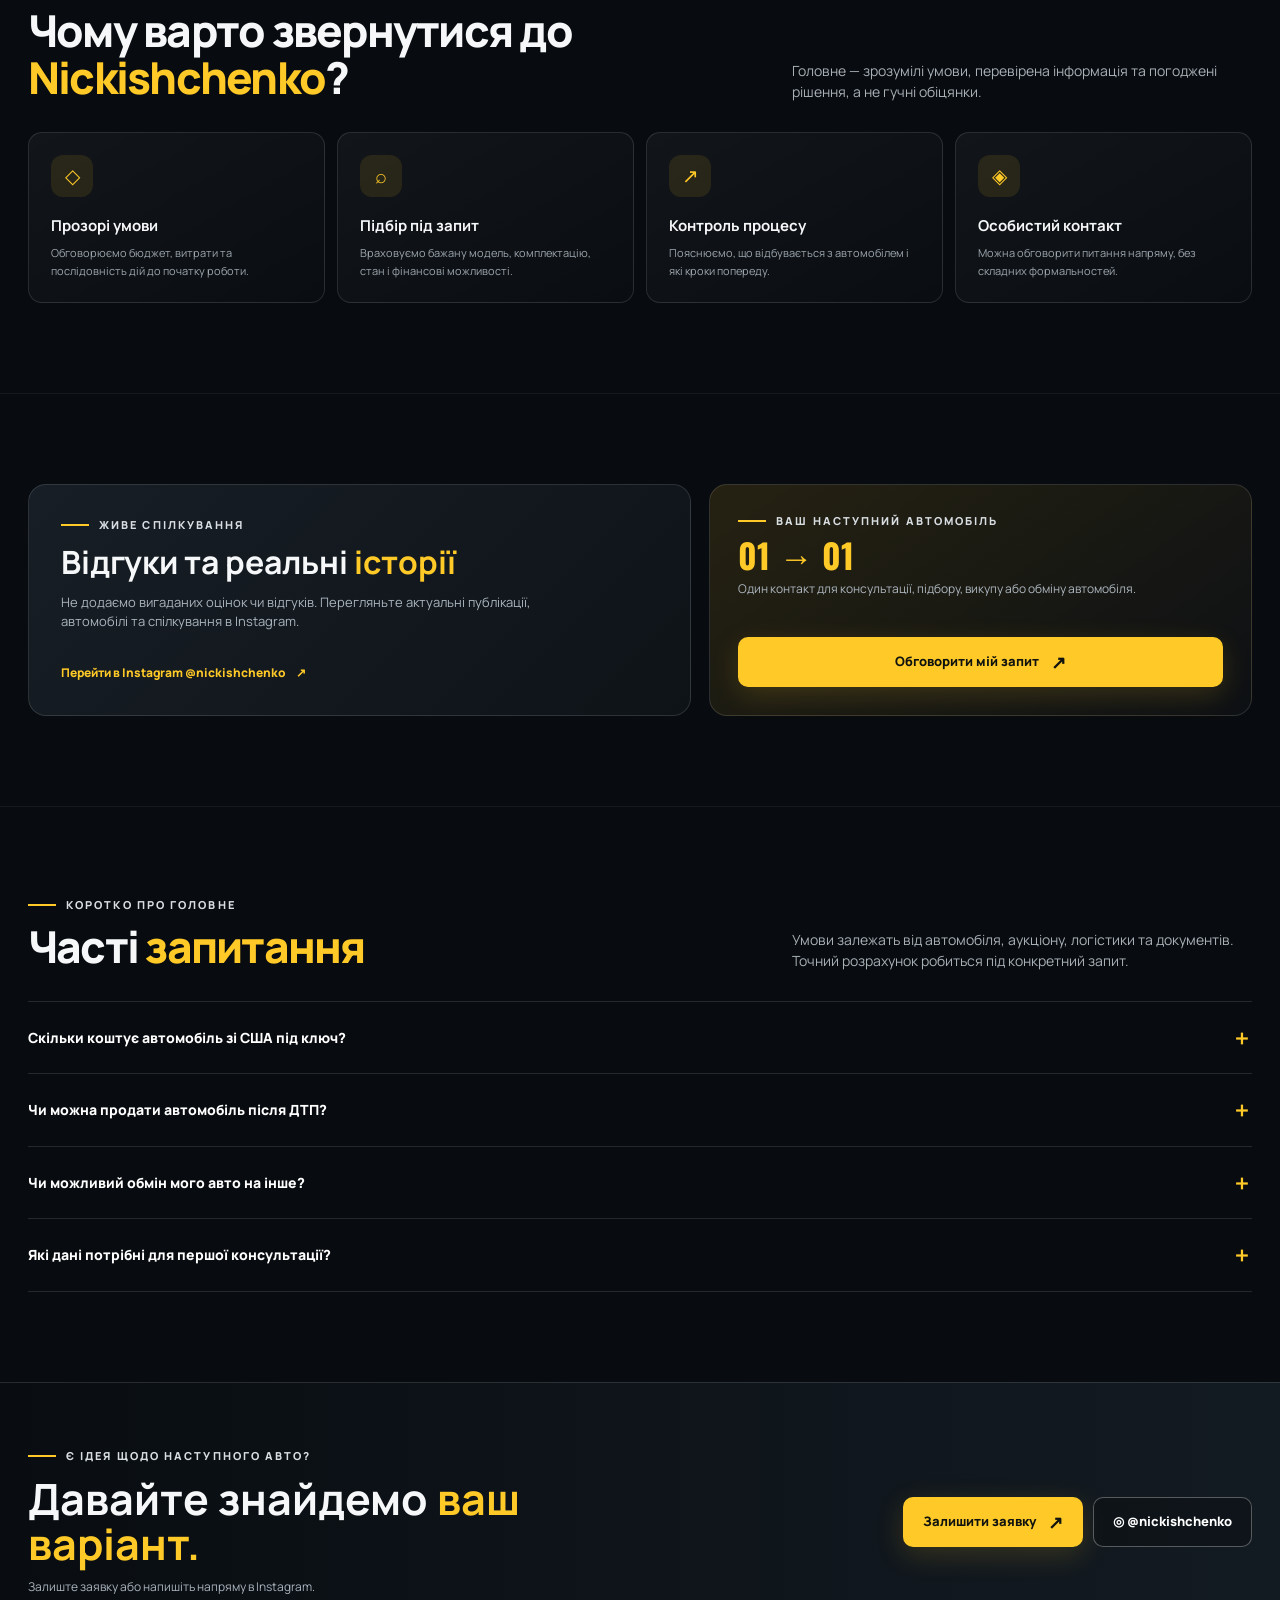
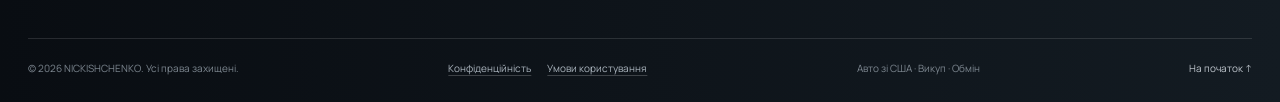
==== commit df228a1b: "Enable muted hero video autoplay" ====
--- a/index.html
+++ b/index.html
@@ -90,7 +90,7 @@
     <span id="top" class="top-anchor" aria-hidden="true"></span>
     <section class="hero" aria-labelledby="heroTitle">
       <div class="hero-photo" aria-hidden="true">
-        <video class="hero-video" muted loop playsinline preload="none" poster="assets/hero-poster.webp" disablepictureinpicture>
+        <video class="hero-video" autoplay muted loop playsinline preload="metadata" poster="assets/hero-poster.webp" disablepictureinpicture>
           <source src="assets/hero-video.mp4" type="video/mp4" />
         </video>
       </div>
--- a/styles.css
+++ b/styles.css
@@ -43,10 +43,10 @@
     .menu-toggle{display:none;background:none;border:1px solid var(--line);color:white;border-radius:10px;width:42px;height:42px;font-size:22px}
     /* Hero */
     .hero{position:relative;min-height:650px;display:flex;align-items:center;isolation:isolate;overflow:hidden;border-bottom:1px solid var(--line)}
-    .hero-photo{position:absolute;inset:0;z-index:-2;background:#080b0f;transform:scale(1.015);animation:heroSettle 1.4s cubic-bezier(.2,.7,.2,1) both}
+    .hero-photo{position:absolute;inset:0;z-index:0;background:#080b0f;transform:scale(1.015);animation:heroSettle 1.4s cubic-bezier(.2,.7,.2,1) both}
     .hero-video{position:absolute;inset:0;width:100%;height:100%;display:block;object-fit:cover;object-position:56% 52%;opacity:1;filter:saturate(.92) contrast(1.04)}
-    .hero:before{content:"";position:absolute;inset:0;z-index:-1;background:linear-gradient(90deg,rgba(5,8,12,.97) 0%,rgba(5,8,12,.86) 33%,rgba(5,8,12,.22) 68%,rgba(5,8,12,.05) 100%),linear-gradient(0deg,#080b0f 0%,transparent 28%,rgba(4,7,10,.15) 100%)}
-    .hero-inner{padding:92px 0 110px;position:relative}
+    .hero:before{content:"";position:absolute;inset:0;z-index:1;pointer-events:none;background:linear-gradient(90deg,rgba(5,8,12,.97) 0%,rgba(5,8,12,.86) 33%,rgba(5,8,12,.22) 68%,rgba(5,8,12,.05) 100%),linear-gradient(0deg,#080b0f 0%,transparent 28%,rgba(4,7,10,.15) 100%)}
+    .hero-inner{padding:92px 0 110px;position:relative;z-index:2}
     .hero-copy{max-width:610px}
     .hero-kicker{display:inline-flex;align-items:center;gap:10px;border:1px solid rgba(255,255,255,.18);border-radius:50px;padding:8px 13px;background:rgba(8,11,15,.35);font-size:10px;letter-spacing:.16em;text-transform:uppercase;color:#e0e4e7}
     .hero-kicker b{width:6px;height:6px;border-radius:50%;background:var(--yellow);display:inline-block;box-shadow:0 0 12px var(--yellow)}
